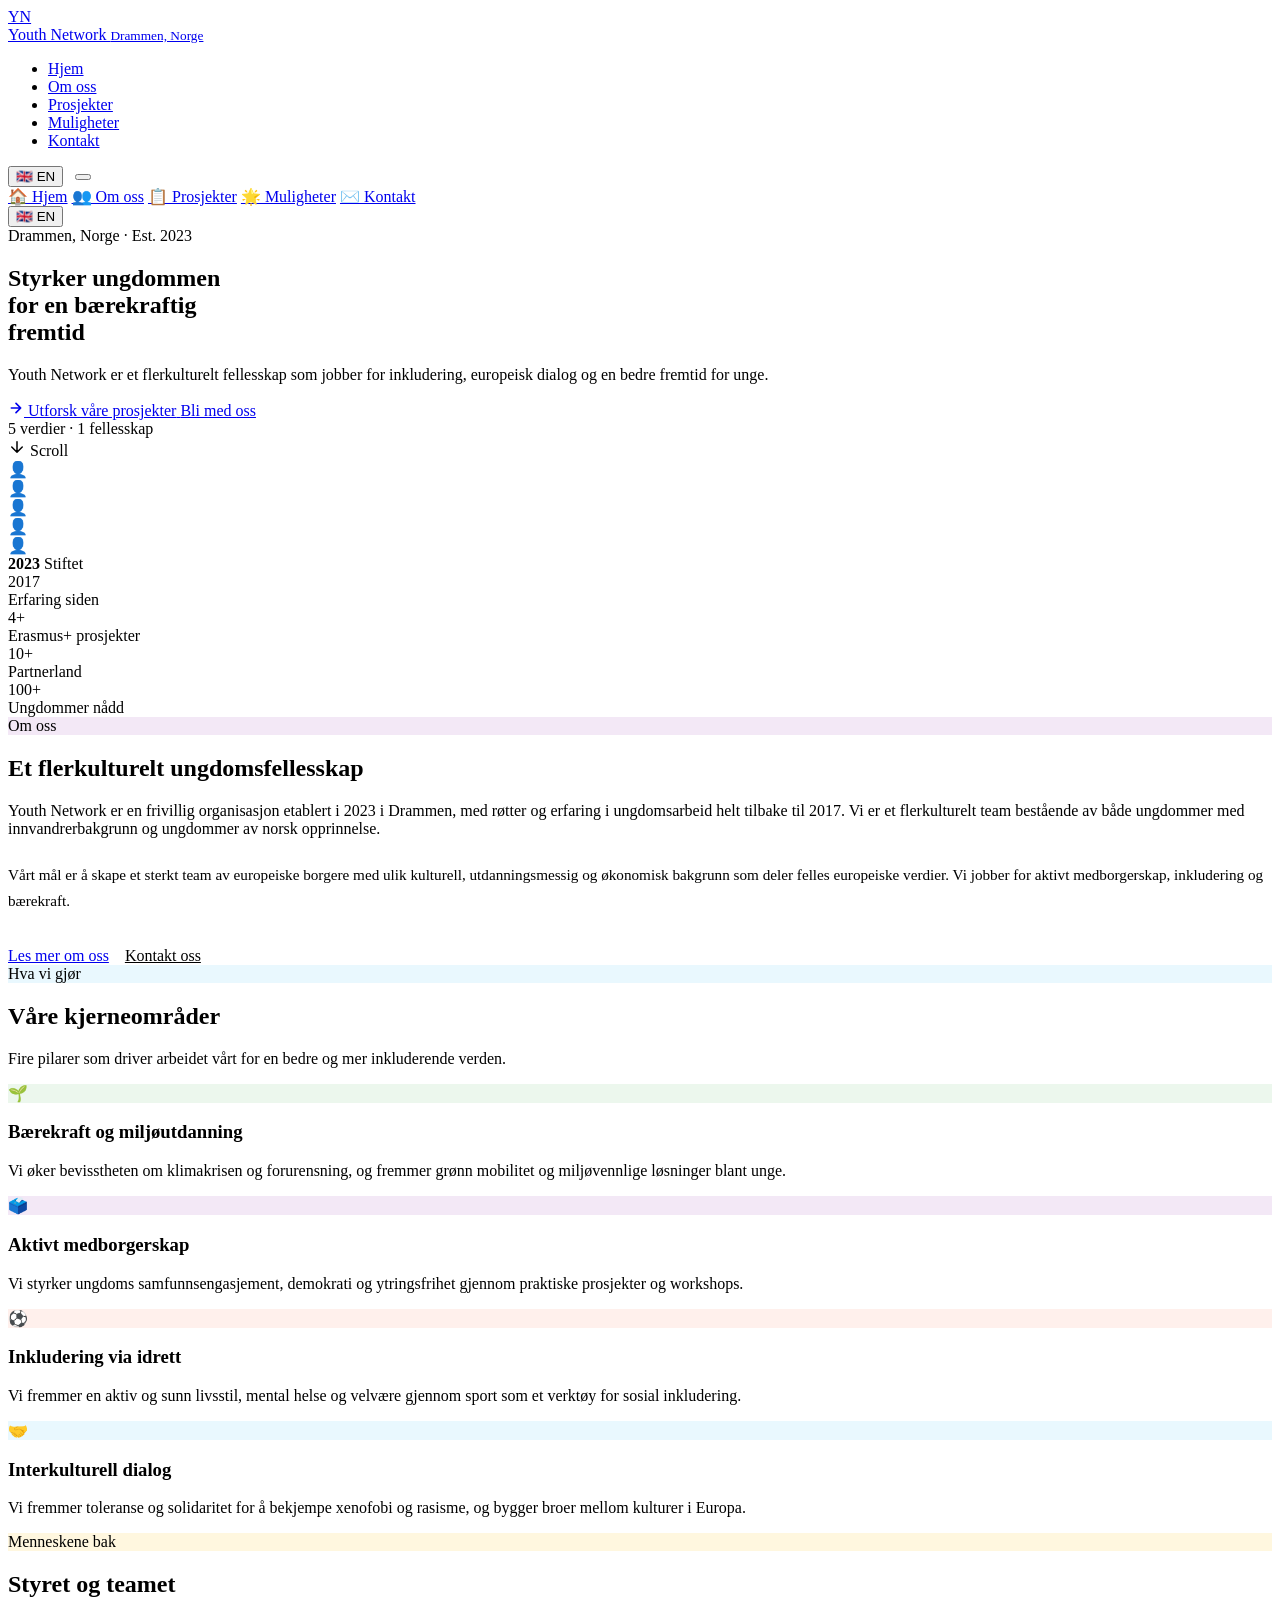
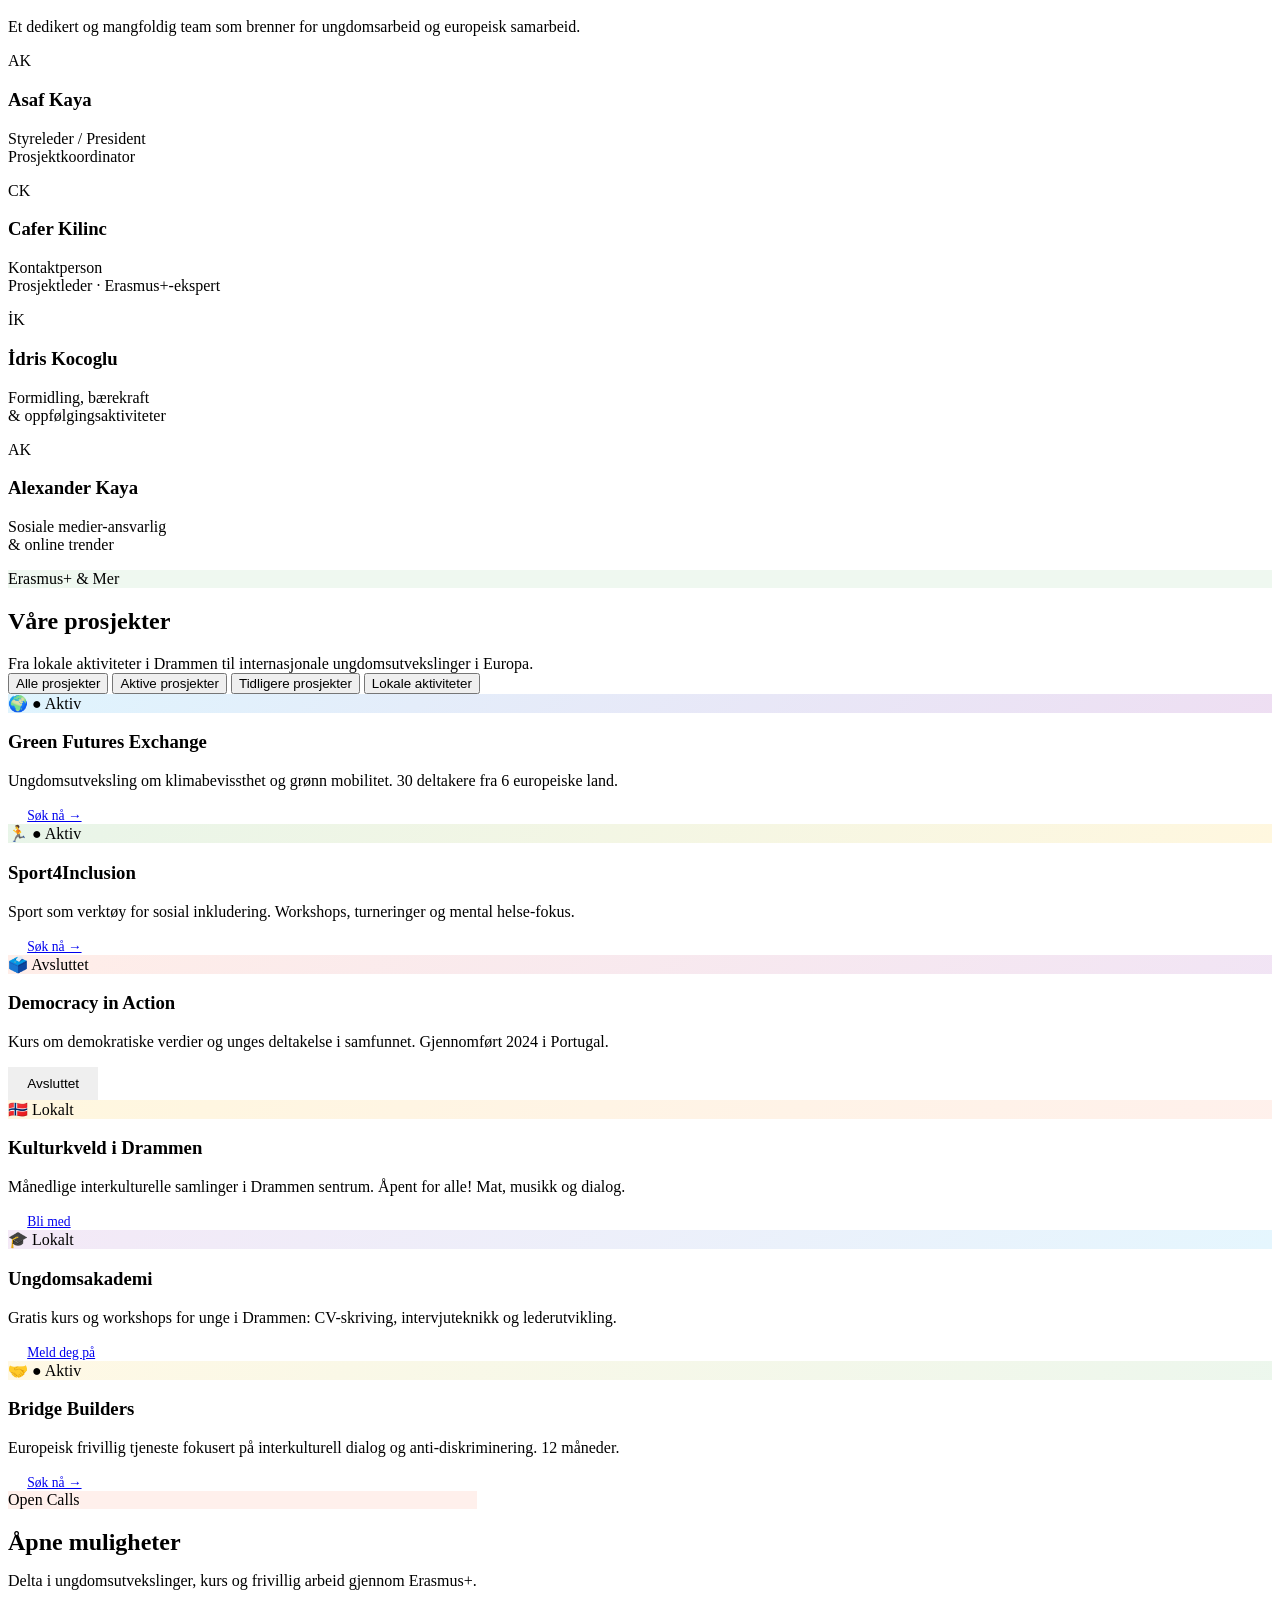
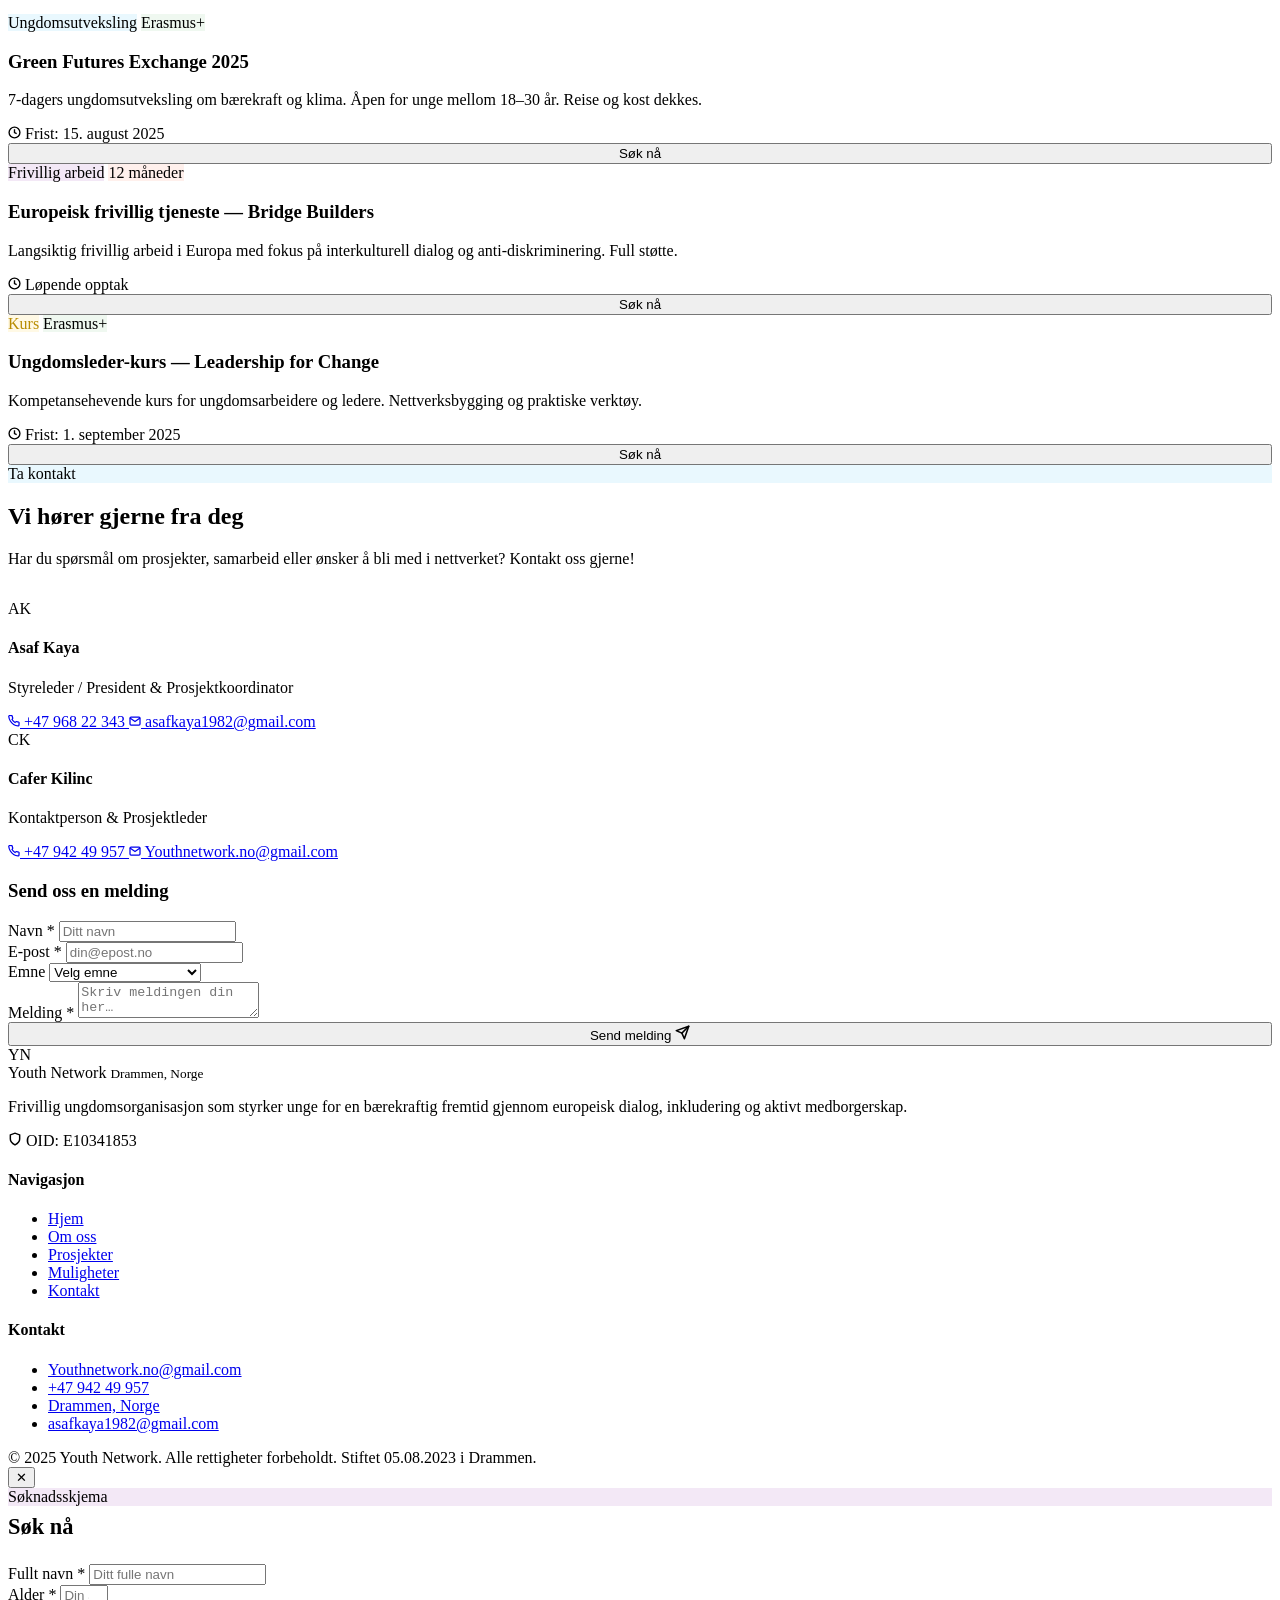
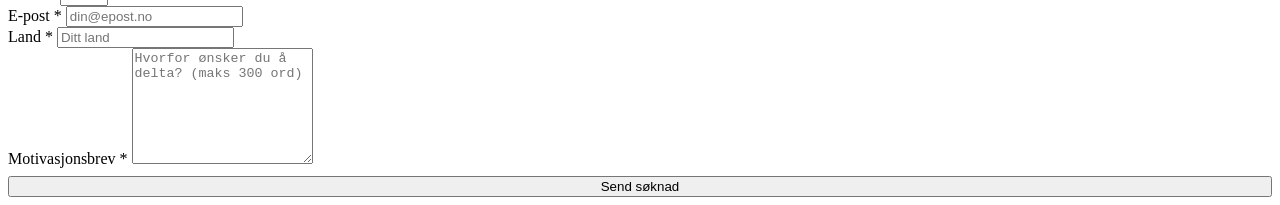
==== index.html @ 528ced08 "Add files via upload" ====
<!DOCTYPE html>
<html lang="no">
<head>
  <meta charset="UTF-8" />
  <meta name="viewport" content="width=device-width, initial-scale=1.0" />
  <meta name="description" content="Youth Network — Frivillig organisasjon i Drammen. Vi styrker ungdommen for en bærekraftig fremtid gjennom Erasmus+ prosjekter og interkulturell dialog." />
  <meta name="keywords" content="Youth Network, Drammen, Erasmus+, ungdom, frivillig, bærekraft, inkludering" />
  <meta name="author" content="Youth Network" />
  <meta property="og:title" content="Youth Network — Styrker ungdommen" />
  <meta property="og:description" content="Frivillig ungdomsorganisasjon i Drammen, Norge. OID: E10341853" />
  <meta property="og:type" content="website" />
  <title>Youth Network — Styrker ungdommen for en bærekraftig fremtid</title>

  <!-- Google Fonts -->
  <link rel="preconnect" href="https://fonts.googleapis.com" />
  <link rel="preconnect" href="https://fonts.gstatic.com" crossorigin />

  <!-- Custom CSS -->
  <link rel="stylesheet" href="css/style.css" />

  <!-- Favicon placeholder -->
  <link rel="icon" href="data:image/svg+xml,<svg xmlns='http://www.w3.org/2000/svg' viewBox='0 0 100 100'><circle cx='50' cy='50' r='48' fill='%238E24AA'/><text y='67' x='50' text-anchor='middle' font-size='52' fill='white' font-family='sans-serif' font-weight='900'>Y</text></svg>" />
</head>

<body>

<!-- ══════════════════════════════════
     SCROLL PROGRESS BAR
══════════════════════════════════ -->
<div id="progress-bar" aria-hidden="true"></div>

<!-- ══════════════════════════════════
     NAVIGATION
══════════════════════════════════ -->
<nav id="navbar" role="navigation" aria-label="Hovednavigasjon">
  <div class="container nav-inner">

    <!-- Logo -->
    <a href="#hero" class="nav-logo" aria-label="Youth Network – hjem">
      <div class="nav-logo-mark" aria-hidden="true">YN</div>
      <div class="nav-logo-text">
        Youth Network
        <small>Drammen, Norge</small>
      </div>
    </a>

    <!-- Desktop nav -->
    <ul class="nav-links" role="list">
      <li><a href="#hero"          data-nav-label class="active">Hjem</a></li>
      <li><a href="#intro"         data-nav-label>Om oss</a></li>
      <li><a href="#prosjekter"    data-nav-label>Prosjekter</a></li>
      <li><a href="#muligheter"    data-nav-label>Muligheter</a></li>
      <li><a href="#kontakt"       data-nav-label>Kontakt</a></li>
    </ul>

    <div style="display:flex;align-items:center;gap:0.75rem;">
      <button class="lang-toggle" aria-label="Bytt språk">🇬🇧 EN</button>
      <button class="hamburger" id="hamburger" aria-label="Åpne meny" aria-expanded="false">
        <span></span><span></span><span></span>
      </button>
    </div>
  </div>
</nav>

<!-- Mobile menu -->
<div class="mobile-menu" id="mobile-menu" role="dialog" aria-modal="true" aria-label="Mobilmeny">
  <a href="#hero"       data-nav-label>🏠 Hjem</a>
  <a href="#intro"      data-nav-label>👥 Om oss</a>
  <a href="#prosjekter" data-nav-label>📋 Prosjekter</a>
  <a href="#muligheter" data-nav-label>🌟 Muligheter</a>
  <a href="#kontakt"    data-nav-label>✉️ Kontakt</a>
  <div class="mobile-lang">
    <button class="lang-toggle" aria-label="Switch language">🇬🇧 EN</button>
  </div>
</div>

<!-- ══════════════════════════════════
     HERO
══════════════════════════════════ -->
<section id="hero" aria-label="Velkomstseksjon">
  <div class="hero-bg-dots" aria-hidden="true"></div>
  <!-- Ambient orbs -->
  <div class="hero-orb orb-purple" aria-hidden="true"></div>
  <div class="hero-orb orb-sky"    aria-hidden="true"></div>
  <div class="hero-orb orb-green"  aria-hidden="true"></div>

  <div class="container hero-content">
    <div class="hero-eyebrow">
      <div class="hero-dot" aria-hidden="true"></div>
      <span id="hero-eyebrow-text">Drammen, Norge · Est. 2023</span>
    </div>

    <h1 class="hero-title">
      <span id="hero-t1">Styrker ungdommen</span><br>
      <span id="hero-t2" class="accent-word">for en bærekraftig</span><br>
      <span id="hero-t3">fremtid</span>
    </h1>

    <p class="hero-sub" id="hero-sub-text">
      Youth Network er et flerkulturelt fellesskap som jobber for inkludering, europeisk dialog og en bedre fremtid for unge.
    </p>

    <div class="hero-cta">
      <a href="#prosjekter" class="btn btn-primary">
        <svg width="16" height="16" viewBox="0 0 24 24" fill="none" stroke="currentColor" stroke-width="2.5" stroke-linecap="round" stroke-linejoin="round" aria-hidden="true"><path d="M5 12h14M12 5l7 7-7 7"/></svg>
        <span id="hero-cta1">Utforsk våre prosjekter</span>
      </a>
      <a href="#muligheter" class="btn btn-outline" id="hero-cta2">Bli med oss</a>
    </div>

    <!-- Five-color strip -->
    <div class="hero-strip" aria-hidden="true">
      <div class="hero-strip-bar" style="background:var(--color-purple)"></div>
      <div class="hero-strip-bar" style="background:var(--color-sky)"></div>
      <div class="hero-strip-bar" style="background:var(--color-green)"></div>
      <div class="hero-strip-bar" style="background:var(--color-yellow)"></div>
      <div class="hero-strip-bar" style="background:var(--color-orange)"></div>
      <span class="hero-strip-label">5 verdier · 1 fellesskap</span>
    </div>
  </div>

  <div class="hero-scroll" aria-hidden="true">
    <svg width="18" height="18" viewBox="0 0 24 24" fill="none" stroke="currentColor" stroke-width="2" stroke-linecap="round" stroke-linejoin="round"><path d="M12 5v14M5 12l7 7 7-7"/></svg>
    Scroll
  </div>
</section>

<!-- ══════════════════════════════════
     INTRO / OM OSS (kort)
══════════════════════════════════ -->
<section id="intro" aria-label="Om Youth Network">
  <div class="container">
    <div class="intro-grid">

      <!-- Left: Visual -->
      <div class="intro-visual fade-up">
        <div class="intro-ring" aria-hidden="true">
          <!-- Five figure dots placed around a circle (r=110px from center 140,140) -->
          <!-- Top -->
          <div class="figure-dot" style="background:var(--color-purple);top:10px;left:calc(50% - 27px);">👤</div>
          <!-- Top-right -->
          <div class="figure-dot" style="background:var(--color-sky);top:75px;right:15px;">👤</div>
          <!-- Bottom-right -->
          <div class="figure-dot" style="background:var(--color-green);bottom:40px;right:28px;">👤</div>
          <!-- Bottom-left -->
          <div class="figure-dot" style="background:var(--color-yellow);bottom:40px;left:28px;">👤</div>
          <!-- Top-left -->
          <div class="figure-dot" style="background:var(--color-orange);top:75px;left:15px;">👤</div>

          <div class="intro-ring-center">
            <strong>2023</strong>
            <span>Stiftet</span>
          </div>
        </div>

        <div class="intro-stats">
          <div class="stat-card">
            <div class="stat-num" style="color:var(--color-purple)">2017</div>
            <div class="stat-label">Erfaring siden</div>
          </div>
          <div class="stat-card">
            <div class="stat-num" style="color:var(--color-sky)">4+</div>
            <div class="stat-label">Erasmus+ prosjekter</div>
          </div>
          <div class="stat-card">
            <div class="stat-num" style="color:var(--color-green)">10+</div>
            <div class="stat-label">Partnerland</div>
          </div>
          <div class="stat-card">
            <div class="stat-num" style="color:var(--color-orange)">100+</div>
            <div class="stat-label">Ungdommer nådd</div>
          </div>
        </div>
      </div>

      <!-- Right: Text -->
      <div class="fade-up delay-2">
        <div class="section-tag" style="background:rgba(142,36,170,0.1);color:var(--color-purple);">Om oss</div>
        <h2 class="section-heading">Et flerkulturelt ungdomsfellesskap</h2>
        <p class="section-sub" style="max-width:100%;margin-bottom:1.5rem;">
          Youth Network er en frivillig organisasjon etablert i 2023 i Drammen, med røtter og erfaring i ungdomsarbeid helt tilbake til 2017. Vi er et flerkulturelt team bestående av både ungdommer med innvandrerbakgrunn og ungdommer av norsk opprinnelse.
        </p>
        <p style="color:var(--color-muted);font-size:0.95rem;line-height:1.75;margin-bottom:2rem;">
          Vårt mål er å skape et sterkt team av europeiske borgere med ulik kulturell, utdanningsmessig og økonomisk bakgrunn som deler felles europeiske verdier. Vi jobber for aktivt medborgerskap, inkludering og bærekraft.
        </p>
        <div style="display:flex;gap:1rem;flex-wrap:wrap;">
          <a href="#intro" class="btn btn-primary">Les mer om oss</a>
          <a href="#kontakt" class="btn" style="border:2px solid var(--color-border);color:var(--color-text);">Kontakt oss</a>
        </div>
      </div>
    </div>
  </div>
</section>

<!-- ══════════════════════════════════
     KJERNEOMRÅDER
══════════════════════════════════ -->
<section id="kjerneomrader" aria-label="Kjerneområder">
  <div class="container">
    <div class="areas-header fade-up">
      <div class="section-tag" style="background:rgba(41,182,246,0.1);color:var(--color-sky);">Hva vi gjør</div>
      <h2 class="section-heading">Våre kjerneområder</h2>
      <p class="section-sub">Fire pilarer som driver arbeidet vårt for en bedre og mer inkluderende verden.</p>
    </div>

    <div class="areas-grid">

      <div class="area-card fade-up delay-1" style="--accent:var(--color-green)">
        <style>.area-card:nth-child(1)::before{background:var(--color-green)}</style>
        <div class="area-icon" style="background:rgba(102,187,106,0.12);">🌱</div>
        <h3>Bærekraft og miljøutdanning</h3>
        <p>Vi øker bevisstheten om klimakrisen og forurensning, og fremmer grønn mobilitet og miljøvennlige løsninger blant unge.</p>
      </div>

      <div class="area-card fade-up delay-2">
        <style>.area-card:nth-child(2)::before{background:var(--color-purple)}</style>
        <div class="area-icon" style="background:rgba(142,36,170,0.1);">🗳️</div>
        <h3>Aktivt medborgerskap</h3>
        <p>Vi styrker ungdoms samfunnsengasjement, demokrati og ytringsfrihet gjennom praktiske prosjekter og workshops.</p>
      </div>

      <div class="area-card fade-up delay-3">
        <style>.area-card:nth-child(3)::before{background:var(--color-orange)}</style>
        <div class="area-icon" style="background:rgba(255,112,67,0.1);">⚽</div>
        <h3>Inkludering via idrett</h3>
        <p>Vi fremmer en aktiv og sunn livsstil, mental helse og velvære gjennom sport som et verktøy for sosial inkludering.</p>
      </div>

      <div class="area-card fade-up delay-4">
        <style>.area-card:nth-child(4)::before{background:var(--color-sky)}</style>
        <div class="area-icon" style="background:rgba(41,182,246,0.1);">🤝</div>
        <h3>Interkulturell dialog</h3>
        <p>Vi fremmer toleranse og solidaritet for å bekjempe xenofobi og rasisme, og bygger broer mellom kulturer i Europa.</p>
      </div>

    </div>
  </div>
</section>

<!-- ══════════════════════════════════
     TEAM
══════════════════════════════════ -->
<section id="team" aria-label="Teamet vårt">
  <div class="container">
    <div class="team-header fade-up">
      <div class="section-tag" style="background:rgba(255,202,40,0.15);color:var(--color-yellow);">Menneskene bak</div>
      <h2 class="section-heading">Styret og teamet</h2>
      <p class="section-sub">Et dedikert og mangfoldig team som brenner for ungdomsarbeid og europeisk samarbeid.</p>
    </div>

    <div class="team-grid">

      <div class="team-card fade-up delay-1">
        <div class="team-avatar" style="background:linear-gradient(135deg,var(--color-purple),#6a1080);">AK</div>
        <h3>Asaf Kaya</h3>
        <p class="role">Styreleder / President<br>Prosjektkoordinator</p>
      </div>

      <div class="team-card fade-up delay-2">
        <div class="team-avatar" style="background:linear-gradient(135deg,var(--color-sky),#1a8ab5);">CK</div>
        <h3>Cafer Kilinc</h3>
        <p class="role">Kontaktperson<br>Prosjektleder · Erasmus+-ekspert</p>
      </div>

      <div class="team-card fade-up delay-3">
        <div class="team-avatar" style="background:linear-gradient(135deg,var(--color-green),#3d8b42);">İK</div>
        <h3>İdris Kocoglu</h3>
        <p class="role">Formidling, bærekraft<br>&amp; oppfølgingsaktiviteter</p>
      </div>

      <div class="team-card fade-up delay-4">
        <div class="team-avatar" style="background:linear-gradient(135deg,var(--color-orange),#c44a23);">AK</div>
        <h3>Alexander Kaya</h3>
        <p class="role">Sosiale medier-ansvarlig<br>&amp; online trender</p>
      </div>

    </div>
  </div>
</section>

<!-- ══════════════════════════════════
     PROSJEKTER
══════════════════════════════════ -->
<section id="prosjekter" aria-label="Prosjekter">
  <div class="container">
    <div class="projects-header fade-up">
      <div class="section-tag" style="background:rgba(102,187,106,0.1);color:var(--color-green);">Erasmus+ &amp; Mer</div>
      <h2 class="section-heading">Våre prosjekter</h2>
      <p class="section-sub" style="margin-bottom:0;">Fra lokale aktiviteter i Drammen til internasjonale ungdomsutvekslinger i Europa.</p>
    </div>

    <div class="projects-tabs">
      <button class="tab-btn active" data-filter="all">Alle prosjekter</button>
      <button class="tab-btn" data-filter="active">Aktive prosjekter</button>
      <button class="tab-btn" data-filter="previous">Tidligere prosjekter</button>
      <button class="tab-btn" data-filter="local">Lokale aktiviteter</button>
    </div>

    <div class="projects-grid">

      <div class="project-card fade-up delay-1" data-cat="active">
        <div class="project-card-header" style="background:linear-gradient(135deg,rgba(41,182,246,0.15),rgba(142,36,170,0.15));">
          🌍
          <span class="project-badge" style="color:var(--color-green);">● Aktiv</span>
        </div>
        <div class="project-card-body">
          <h3>Green Futures Exchange</h3>
          <p>Ungdomsutveksling om klimabevissthet og grønn mobilitet. 30 deltakere fra 6 europeiske land.</p>
          <a href="#muligheter" class="btn btn-sky" style="font-size:0.85rem;padding:0.55rem 1.2rem;">Søk nå →</a>
        </div>
      </div>

      <div class="project-card fade-up delay-2" data-cat="active">
        <div class="project-card-header" style="background:linear-gradient(135deg,rgba(102,187,106,0.15),rgba(255,202,40,0.15));">
          🏃
          <span class="project-badge" style="color:var(--color-green);">● Aktiv</span>
        </div>
        <div class="project-card-body">
          <h3>Sport4Inclusion</h3>
          <p>Sport som verktøy for sosial inkludering. Workshops, turneringer og mental helse-fokus.</p>
          <a href="#muligheter" class="btn btn-green" style="font-size:0.85rem;padding:0.55rem 1.2rem;">Søk nå →</a>
        </div>
      </div>

      <div class="project-card fade-up delay-3" data-cat="previous">
        <div class="project-card-header" style="background:linear-gradient(135deg,rgba(255,112,67,0.12),rgba(142,36,170,0.12));">
          🗳️
          <span class="project-badge" style="color:var(--color-muted);">Avsluttet</span>
        </div>
        <div class="project-card-body">
          <h3>Democracy in Action</h3>
          <p>Kurs om demokratiske verdier og unges deltakelse i samfunnet. Gjennomført 2024 i Portugal.</p>
          <button class="btn" style="font-size:0.85rem;padding:0.55rem 1.2rem;border:1.5px solid var(--color-border);color:var(--color-muted);cursor:default;">Avsluttet</button>
        </div>
      </div>

      <div class="project-card fade-up delay-1" data-cat="local">
        <div class="project-card-header" style="background:linear-gradient(135deg,rgba(255,202,40,0.15),rgba(255,112,67,0.1));">
          🇳🇴
          <span class="project-badge" style="color:var(--color-sky);">Lokalt</span>
        </div>
        <div class="project-card-body">
          <h3>Kulturkveld i Drammen</h3>
          <p>Månedlige interkulturelle samlinger i Drammen sentrum. Åpent for alle! Mat, musikk og dialog.</p>
          <a href="#kontakt" class="btn btn-primary" style="font-size:0.85rem;padding:0.55rem 1.2rem;">Bli med</a>
        </div>
      </div>

      <div class="project-card fade-up delay-2" data-cat="local">
        <div class="project-card-header" style="background:linear-gradient(135deg,rgba(142,36,170,0.1),rgba(41,182,246,0.12));">
          🎓
          <span class="project-badge" style="color:var(--color-sky);">Lokalt</span>
        </div>
        <div class="project-card-body">
          <h3>Ungdomsakademi</h3>
          <p>Gratis kurs og workshops for unge i Drammen: CV-skriving, intervjuteknikk og lederutvikling.</p>
          <a href="#kontakt" class="btn btn-primary" style="font-size:0.85rem;padding:0.55rem 1.2rem;">Meld deg på</a>
        </div>
      </div>

      <div class="project-card fade-up delay-3" data-cat="active">
        <div class="project-card-header" style="background:linear-gradient(135deg,rgba(255,202,40,0.12),rgba(102,187,106,0.12));">
          🤝
          <span class="project-badge" style="color:var(--color-green);">● Aktiv</span>
        </div>
        <div class="project-card-body">
          <h3>Bridge Builders</h3>
          <p>Europeisk frivillig tjeneste fokusert på interkulturell dialog og anti-diskriminering. 12 måneder.</p>
          <a href="#muligheter" class="btn btn-primary" style="font-size:0.85rem;padding:0.55rem 1.2rem;">Søk nå →</a>
        </div>
      </div>

    </div>
  </div>
</section>

<!-- ══════════════════════════════════
     MULIGHETER
══════════════════════════════════ -->
<section id="muligheter" aria-label="Muligheter og åpne utlysninger">
  <div class="container">
    <div class="fade-up" style="display:flex;justify-content:space-between;align-items:flex-end;flex-wrap:wrap;gap:1rem;margin-bottom:0.5rem;">
      <div>
        <div class="section-tag" style="background:rgba(255,112,67,0.1);color:var(--color-orange);">Open Calls</div>
        <h2 class="section-heading" style="margin-bottom:0.5rem;">Åpne muligheter</h2>
        <p class="section-sub">Delta i ungdomsutvekslinger, kurs og frivillig arbeid gjennom Erasmus+.</p>
      </div>
    </div>

    <div class="opp-grid">

      <div class="opp-card fade-up delay-1">
        <div class="opp-meta">
          <span class="opp-tag" style="background:rgba(41,182,246,0.1);color:var(--color-sky);">Ungdomsutveksling</span>
          <span class="opp-tag" style="background:rgba(102,187,106,0.1);color:var(--color-green);">Erasmus+</span>
        </div>
        <h3>Green Futures Exchange 2025</h3>
        <p>7-dagers ungdomsutveksling om bærekraft og klima. Åpen for unge mellom 18–30 år. Reise og kost dekkes.</p>
        <div class="opp-deadline">
          <svg width="13" height="13" viewBox="0 0 24 24" fill="none" stroke="currentColor" stroke-width="2.5" aria-hidden="true"><circle cx="12" cy="12" r="10"/><path d="M12 6v6l4 2"/></svg>
          Frist: 15. august 2025
        </div>
        <button class="btn btn-primary apply-btn" data-project="Green Futures Exchange 2025" style="width:100%;justify-content:center;">
          Søk nå
        </button>
      </div>

      <div class="opp-card fade-up delay-2">
        <div class="opp-meta">
          <span class="opp-tag" style="background:rgba(142,36,170,0.1);color:var(--color-purple);">Frivillig arbeid</span>
          <span class="opp-tag" style="background:rgba(255,112,67,0.1);color:var(--color-orange);">12 måneder</span>
        </div>
        <h3>Europeisk frivillig tjeneste — Bridge Builders</h3>
        <p>Langsiktig frivillig arbeid i Europa med fokus på interkulturell dialog og anti-diskriminering. Full støtte.</p>
        <div class="opp-deadline">
          <svg width="13" height="13" viewBox="0 0 24 24" fill="none" stroke="currentColor" stroke-width="2.5" aria-hidden="true"><circle cx="12" cy="12" r="10"/><path d="M12 6v6l4 2"/></svg>
          Løpende opptak
        </div>
        <button class="btn btn-primary apply-btn" data-project="Bridge Builders – Europeisk frivillig tjeneste" style="width:100%;justify-content:center;">
          Søk nå
        </button>
      </div>

      <div class="opp-card fade-up delay-3">
        <div class="opp-meta">
          <span class="opp-tag" style="background:rgba(255,202,40,0.12);color:#b88c00;">Kurs</span>
          <span class="opp-tag" style="background:rgba(102,187,106,0.1);color:var(--color-green);">Erasmus+</span>
        </div>
        <h3>Ungdomsleder-kurs — Leadership for Change</h3>
        <p>Kompetansehevende kurs for ungdomsarbeidere og ledere. Nettverksbygging og praktiske verktøy.</p>
        <div class="opp-deadline">
          <svg width="13" height="13" viewBox="0 0 24 24" fill="none" stroke="currentColor" stroke-width="2.5" aria-hidden="true"><circle cx="12" cy="12" r="10"/><path d="M12 6v6l4 2"/></svg>
          Frist: 1. september 2025
        </div>
        <button class="btn btn-primary apply-btn" data-project="Leadership for Change – Ungdomsleder-kurs" style="width:100%;justify-content:center;">
          Søk nå
        </button>
      </div>

    </div>
  </div>
</section>

<!-- ══════════════════════════════════
     KONTAKT
══════════════════════════════════ -->
<section id="kontakt" aria-label="Kontaktinformasjon og skjema">
  <div class="container">
    <div class="contact-grid">

      <!-- Left: Info -->
      <div class="fade-up">
        <div class="section-tag" style="background:rgba(41,182,246,0.1);color:var(--color-sky);">Ta kontakt</div>
        <h2 class="section-heading">Vi hører gjerne fra deg</h2>
        <p style="color:var(--color-muted);margin-bottom:2rem;">
          Har du spørsmål om prosjekter, samarbeid eller ønsker å bli med i nettverket? Kontakt oss gjerne!
        </p>

        <div class="contact-persons">

          <div class="contact-person">
            <div class="cp-avatar" style="background:var(--color-purple);">AK</div>
            <div class="cp-details">
              <h4>Asaf Kaya</h4>
              <p class="cp-role">Styreleder / President &amp; Prosjektkoordinator</p>
              <a href="tel:+4796822343">
                <svg width="12" height="12" viewBox="0 0 24 24" fill="none" stroke="currentColor" stroke-width="2.5" aria-hidden="true"><path d="M22 16.92v3a2 2 0 0 1-2.18 2 19.79 19.79 0 0 1-8.63-3.07A19.5 19.5 0 0 1 4.69 12 19.79 19.79 0 0 1 1.61 3.44 2 2 0 0 1 3.59 1h3a2 2 0 0 1 2 1.72 12.84 12.84 0 0 0 .7 2.81 2 2 0 0 1-.45 2.11L8.09 8.91a16 16 0 0 0 6 6l1.27-1.27a2 2 0 0 1 2.11-.45 12.84 12.84 0 0 0 2.81.7A2 2 0 0 1 22 16.92z"/></svg>
                +47 968 22 343
              </a>
              <a href="mailto:asafkaya1982@gmail.com">
                <svg width="12" height="12" viewBox="0 0 24 24" fill="none" stroke="currentColor" stroke-width="2.5" aria-hidden="true"><path d="M4 4h16c1.1 0 2 .9 2 2v12c0 1.1-.9 2-2 2H4c-1.1 0-2-.9-2-2V6c0-1.1.9-2 2-2z"/><polyline points="22,6 12,13 2,6"/></svg>
                asafkaya1982@gmail.com
              </a>
            </div>
          </div>

          <div class="contact-person">
            <div class="cp-avatar" style="background:var(--color-sky);">CK</div>
            <div class="cp-details">
              <h4>Cafer Kilinc</h4>
              <p class="cp-role">Kontaktperson &amp; Prosjektleder</p>
              <a href="tel:+4794249957">
                <svg width="12" height="12" viewBox="0 0 24 24" fill="none" stroke="currentColor" stroke-width="2.5" aria-hidden="true"><path d="M22 16.92v3a2 2 0 0 1-2.18 2 19.79 19.79 0 0 1-8.63-3.07A19.5 19.5 0 0 1 4.69 12 19.79 19.79 0 0 1 1.61 3.44 2 2 0 0 1 3.59 1h3a2 2 0 0 1 2 1.72 12.84 12.84 0 0 0 .7 2.81 2 2 0 0 1-.45 2.11L8.09 8.91a16 16 0 0 0 6 6l1.27-1.27a2 2 0 0 1 2.11-.45 12.84 12.84 0 0 0 2.81.7A2 2 0 0 1 22 16.92z"/></svg>
                +47 942 49 957
              </a>
              <a href="mailto:Youthnetwork.no@gmail.com">
                <svg width="12" height="12" viewBox="0 0 24 24" fill="none" stroke="currentColor" stroke-width="2.5" aria-hidden="true"><path d="M4 4h16c1.1 0 2 .9 2 2v12c0 1.1-.9 2-2 2H4c-1.1 0-2-.9-2-2V6c0-1.1.9-2 2-2z"/><polyline points="22,6 12,13 2,6"/></svg>
                Youthnetwork.no@gmail.com
              </a>
            </div>
          </div>

        </div>
      </div>

      <!-- Right: Form -->
      <div class="contact-form-wrap fade-up delay-2">
        <h3>Send oss en melding</h3>
        <!-- Replace action value with your Formspree endpoint: https://formspree.io -->
        <form id="contact-form" action="https://formspree.io/f/YOUR_FORM_ID" method="POST" novalidate>
          <div class="form-row">
            <div class="form-group">
              <label for="cf-name">Navn *</label>
              <input type="text" id="cf-name" name="name" placeholder="Ditt navn" required autocomplete="name" />
            </div>
            <div class="form-group">
              <label for="cf-email">E-post *</label>
              <input type="email" id="cf-email" name="email" placeholder="din@epost.no" required autocomplete="email" />
            </div>
          </div>
          <div class="form-group">
            <label for="cf-subject">Emne</label>
            <select id="cf-subject" name="subject">
              <option value="">Velg emne</option>
              <option>Generell henvendelse</option>
              <option>Prosjektsamarbeid</option>
              <option>Bli frivillig</option>
              <option>Erasmus+ spørsmål</option>
              <option>Annet</option>
            </select>
          </div>
          <div class="form-group">
            <label for="cf-message">Melding *</label>
            <textarea id="cf-message" name="message" placeholder="Skriv meldingen din her…" required></textarea>
          </div>
          <button type="submit" class="btn btn-primary" style="width:100%;justify-content:center;">
            Send melding
            <svg width="15" height="15" viewBox="0 0 24 24" fill="none" stroke="currentColor" stroke-width="2.5" stroke-linecap="round" stroke-linejoin="round" aria-hidden="true"><line x1="22" y1="2" x2="11" y2="13"/><polygon points="22 2 15 22 11 13 2 9 22 2"/></svg>
          </button>
        </form>
      </div>

    </div>
  </div>
</section>

<!-- ══════════════════════════════════
     FOOTER
══════════════════════════════════ -->
<footer>
  <div class="container">
    <div class="footer-grid">

      <!-- Brand -->
      <div class="footer-brand">
        <div class="nav-logo" style="margin-bottom:1rem;">
          <div class="nav-logo-mark">YN</div>
          <div class="nav-logo-text">
            Youth Network
            <small>Drammen, Norge</small>
          </div>
        </div>
        <p>Frivillig ungdomsorganisasjon som styrker unge for en bærekraftig fremtid gjennom europeisk dialog, inkludering og aktivt medborgerskap.</p>
        <div class="footer-oid">
          <svg width="14" height="14" viewBox="0 0 24 24" fill="none" stroke="currentColor" stroke-width="2.5" aria-hidden="true"><path d="M12 22s8-4 8-10V5l-8-3-8 3v7c0 6 8 10 8 10z"/></svg>
          OID: E10341853
        </div>
      </div>

      <!-- Quick links -->
      <div class="footer-col">
        <h4>Navigasjon</h4>
        <ul>
          <li><a href="#hero">Hjem</a></li>
          <li><a href="#intro">Om oss</a></li>
          <li><a href="#prosjekter">Prosjekter</a></li>
          <li><a href="#muligheter">Muligheter</a></li>
          <li><a href="#kontakt">Kontakt</a></li>
        </ul>
      </div>

      <!-- Contact -->
      <div class="footer-col">
        <h4>Kontakt</h4>
        <ul>
          <li><a href="mailto:Youthnetwork.no@gmail.com">Youthnetwork.no@gmail.com</a></li>
          <li><a href="tel:+4794249957">+47 942 49 957</a></li>
          <li><a href="#">Drammen, Norge</a></li>
          <li><a href="mailto:asafkaya1982@gmail.com">asafkaya1982@gmail.com</a></li>
        </ul>
      </div>

    </div>

    <div class="footer-bottom">
      <span>© 2025 Youth Network. Alle rettigheter forbeholdt. Stiftet 05.08.2023 i Drammen.</span>
      <div class="color-dots" aria-hidden="true" title="Fem verdier, ett fellesskap">
        <div class="color-dot" style="background:var(--color-purple)"></div>
        <div class="color-dot" style="background:var(--color-sky)"></div>
        <div class="color-dot" style="background:var(--color-green)"></div>
        <div class="color-dot" style="background:var(--color-yellow)"></div>
        <div class="color-dot" style="background:var(--color-orange)"></div>
      </div>
    </div>
  </div>
</footer>

<!-- ══════════════════════════════════
     APPLICATION MODAL
══════════════════════════════════ -->
<div class="modal-overlay" id="apply-modal" role="dialog" aria-modal="true" aria-labelledby="modal-title">
  <div class="modal-box">
    <button class="modal-close" id="modal-close" aria-label="Lukk">✕</button>
    <div class="section-tag" style="background:rgba(142,36,170,0.1);color:var(--color-purple);margin-bottom:0.5rem;">Søknadsskjema</div>
    <h2 id="modal-title" style="font-family:var(--font-display);font-size:1.4rem;font-weight:800;margin:0 0 0.4rem;">Søk nå</h2>
    <p id="modal-project-title" style="color:var(--color-purple);font-weight:600;font-size:0.9rem;margin:0 0 1.5rem;"></p>

    <form id="apply-form" novalidate>
      <div class="form-row">
        <div class="form-group">
          <label for="af-name">Fullt navn *</label>
          <input type="text" id="af-name" name="name" placeholder="Ditt fulle navn" required />
        </div>
        <div class="form-group">
          <label for="af-age">Alder *</label>
          <input type="number" id="af-age" name="age" placeholder="Din alder" min="15" max="35" required />
        </div>
      </div>
      <div class="form-group">
        <label for="af-email">E-post *</label>
        <input type="email" id="af-email" name="email" placeholder="din@epost.no" required />
      </div>
      <div class="form-group">
        <label for="af-country">Land *</label>
        <input type="text" id="af-country" name="country" placeholder="Ditt land" required />
      </div>
      <div class="form-group">
        <label for="af-motivation">Motivasjonsbrev *</label>
        <textarea id="af-motivation" name="motivation" placeholder="Hvorfor ønsker du å delta? (maks 300 ord)" style="min-height:110px;" required></textarea>
      </div>
      <button type="submit" class="btn btn-primary" style="width:100%;justify-content:center;margin-top:0.5rem;">
        Send søknad
      </button>
    </form>
  </div>
</div>

<!-- ══════════════════════════════════
     SCRIPTS
══════════════════════════════════ -->
<script src="js/main.js"></script>

</body>
</html>
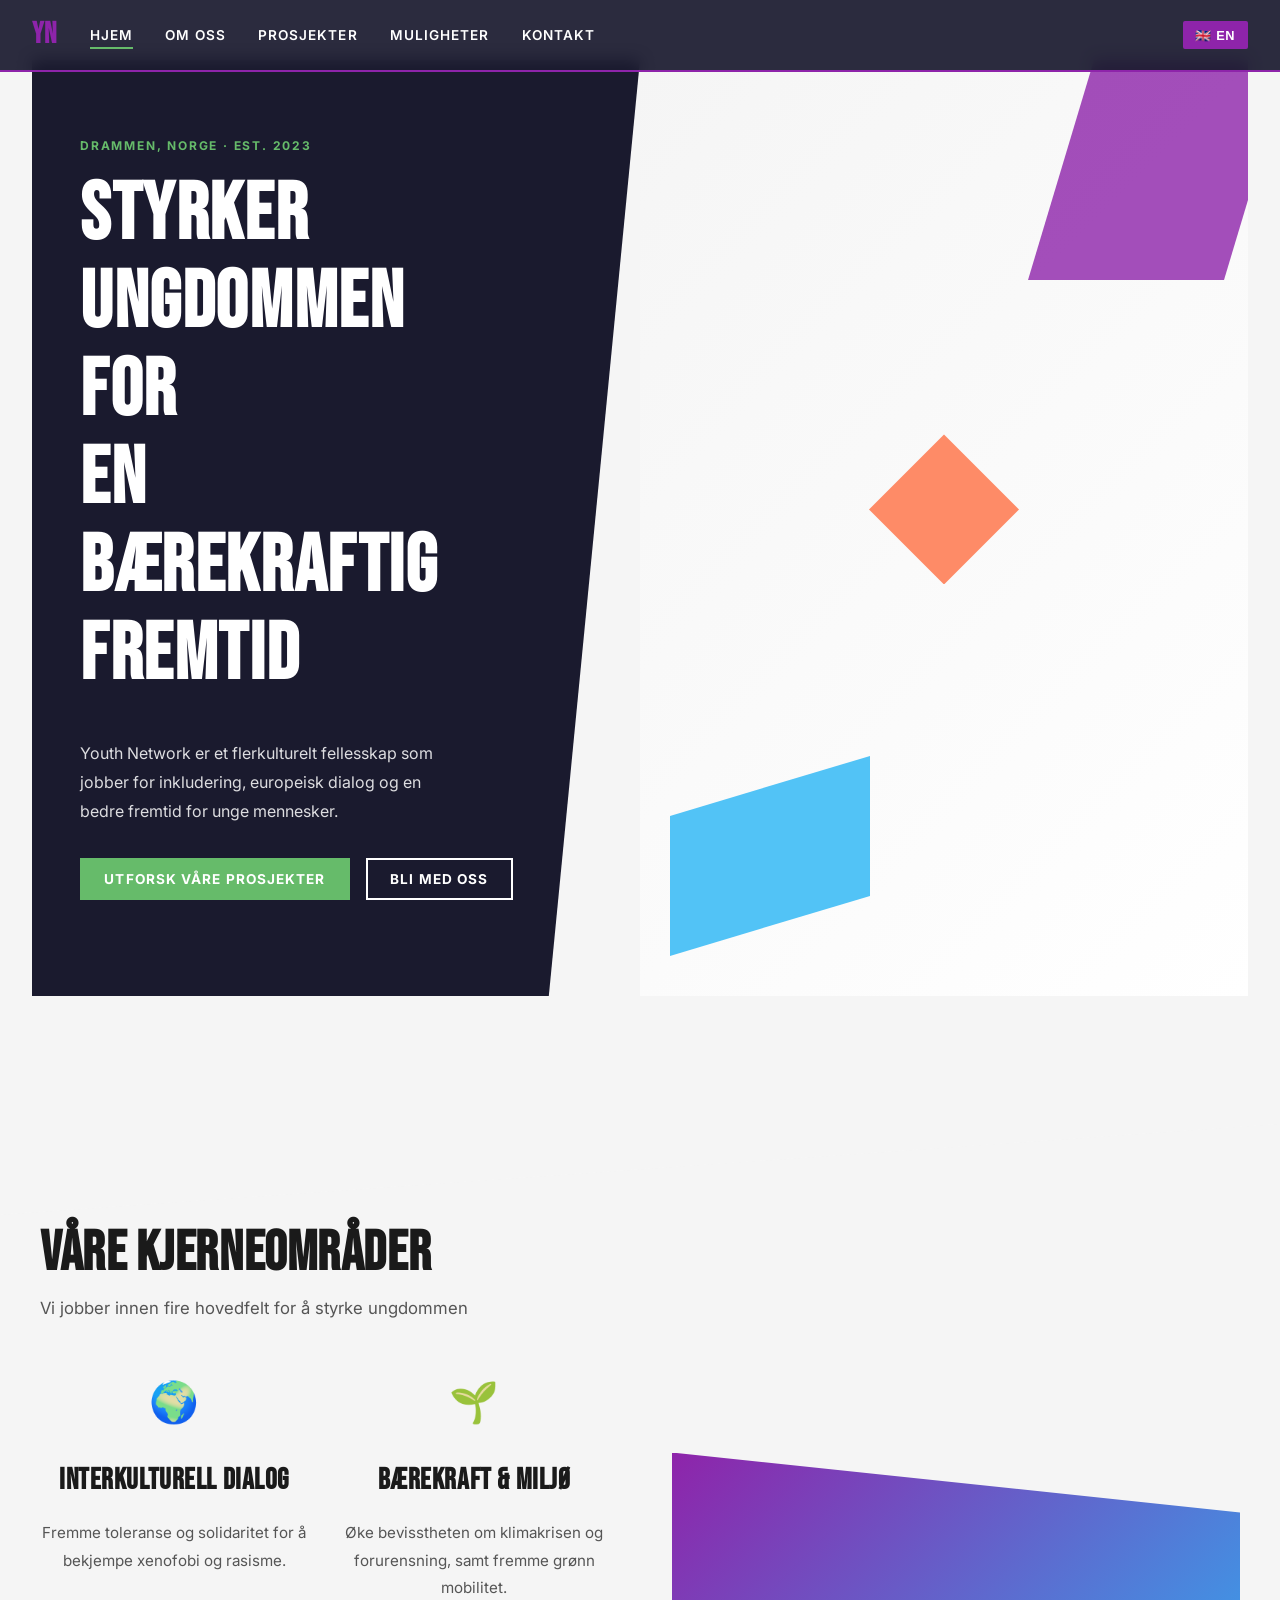
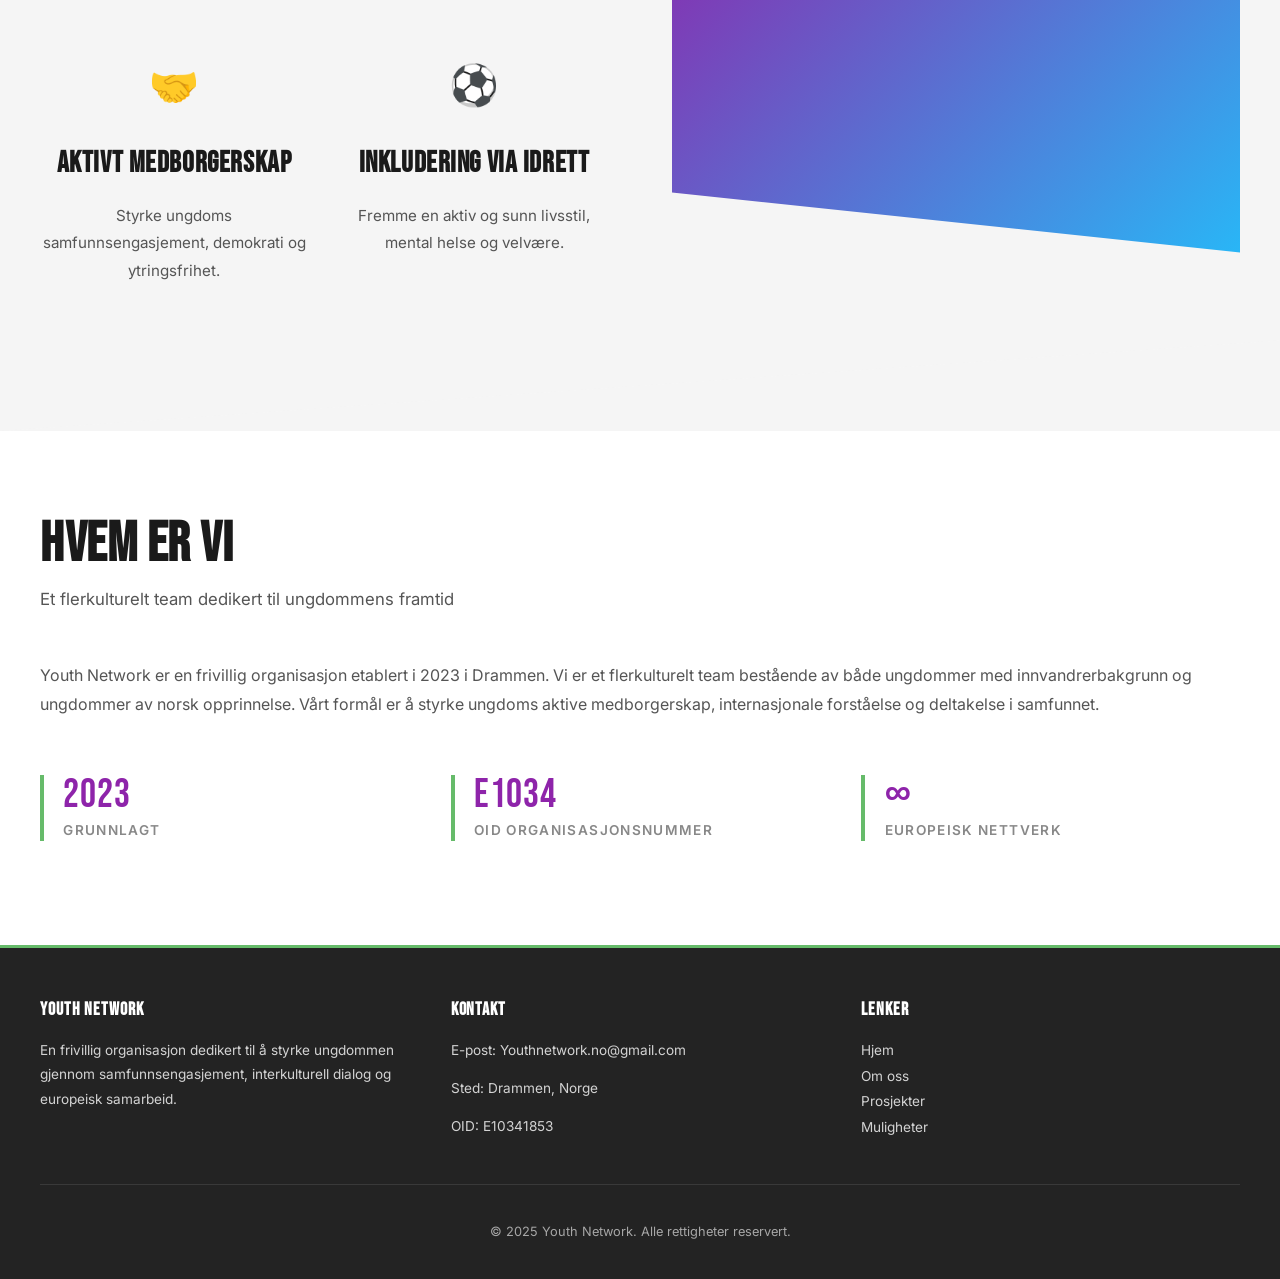
==== commit 9650eddc: "Add files via upload" ====
--- a/index.html
+++ b/index.html
@@ -3,642 +3,191 @@
 <head>
   <meta charset="UTF-8" />
   <meta name="viewport" content="width=device-width, initial-scale=1.0" />
-  <meta name="description" content="Youth Network — Frivillig organisasjon i Drammen. Vi styrker ungdommen for en bærekraftig fremtid gjennom Erasmus+ prosjekter og interkulturell dialog." />
-  <meta name="keywords" content="Youth Network, Drammen, Erasmus+, ungdom, frivillig, bærekraft, inkludering" />
+  <meta name="description" content="Youth Network — Frivillig organisasjon i Drammen som styrker ungdommen gjennom Erasmus+ prosjekter, interkulturell dialog og samfunnsengasjement." />
+  <meta name="keywords" content="Youth Network, Drammen, ungdom, frivillig, bærekraft, inkludering, interkulturell" />
   <meta name="author" content="Youth Network" />
-  <meta property="og:title" content="Youth Network — Styrker ungdommen" />
+  <meta property="og:title" content="Youth Network — Styrker ungdommen for en bærekraftig fremtid" />
   <meta property="og:description" content="Frivillig ungdomsorganisasjon i Drammen, Norge. OID: E10341853" />
   <meta property="og:type" content="website" />
   <title>Youth Network — Styrker ungdommen for en bærekraftig fremtid</title>
 
-  <!-- Google Fonts -->
-  <link rel="preconnect" href="https://fonts.googleapis.com" />
-  <link rel="preconnect" href="https://fonts.gstatic.com" crossorigin />
-
-  <!-- Custom CSS -->
+  <link rel="icon" href="data:image/svg+xml,<svg xmlns='http://www.w3.org/2000/svg' viewBox='0 0 100 100'><circle cx='50' cy='50' r='48' fill='%238E24AA'/><text y='67' x='50' text-anchor='middle' font-size='52' fill='white' font-family='sans-serif' font-weight='900'>Y</text></svg>" />
   <link rel="stylesheet" href="css/style.css" />
-
-  <!-- Favicon placeholder -->
-  <link rel="icon" href="data:image/svg+xml,<svg xmlns='http://www.w3.org/2000/svg' viewBox='0 0 100 100'><circle cx='50' cy='50' r='48' fill='%238E24AA'/><text y='67' x='50' text-anchor='middle' font-size='52' fill='white' font-family='sans-serif' font-weight='900'>Y</text></svg>" />
 </head>
 
 <body>
+  <!-- Progress Bar -->
+  <div id="progress-bar"></div>
 
-<!-- ══════════════════════════════════
-     SCROLL PROGRESS BAR
-══════════════════════════════════ -->
-<div id="progress-bar" aria-hidden="true"></div>
-
-<!-- ══════════════════════════════════
-     NAVIGATION
-══════════════════════════════════ -->
-<nav id="navbar" role="navigation" aria-label="Hovednavigasjon">
-  <div class="container nav-inner">
-
-    <!-- Logo -->
-    <a href="#hero" class="nav-logo" aria-label="Youth Network – hjem">
-      <div class="nav-logo-mark" aria-hidden="true">YN</div>
-      <div class="nav-logo-text">
-        Youth Network
-        <small>Drammen, Norge</small>
-      </div>
-    </a>
-
-    <!-- Desktop nav -->
-    <ul class="nav-links" role="list">
-      <li><a href="#hero"          data-nav-label class="active">Hjem</a></li>
-      <li><a href="#intro"         data-nav-label>Om oss</a></li>
-      <li><a href="#prosjekter"    data-nav-label>Prosjekter</a></li>
-      <li><a href="#muligheter"    data-nav-label>Muligheter</a></li>
-      <li><a href="#kontakt"       data-nav-label>Kontakt</a></li>
-    </ul>
-
-    <div style="display:flex;align-items:center;gap:0.75rem;">
-      <button class="lang-toggle" aria-label="Bytt språk">🇬🇧 EN</button>
-      <button class="hamburger" id="hamburger" aria-label="Åpne meny" aria-expanded="false">
-        <span></span><span></span><span></span>
+  <!-- Navbar -->
+  <nav id="navbar">
+    <div class="navbar-container">
+      <div class="nav-logo-mark"><a href="index.html">YN</a></div>
+      <ul class="nav-links">
+        <li><a href="index.html" data-nav-label>Hjem</a></li>
+        <li><a href="om-oss.html" data-nav-label>Om oss</a></li>
+        <li><a href="prosjekter.html" data-nav-label>Prosjekter</a></li>
+        <li><a href="muligheter.html" data-nav-label>Muligheter</a></li>
+        <li><a href="kontakt.html" data-nav-label>Kontakt</a></li>
+      </ul>
+      <button class="lang-toggle">🇬🇧 EN</button>
+      <button id="hamburger" aria-label="Toggle menu">
+        <span></span>
+        <span></span>
+        <span></span>
       </button>
     </div>
-  </div>
-</nav>
+    <ul id="mobile-menu">
+      <li><a href="index.html" data-nav-label>Hjem</a></li>
+      <li><a href="om-oss.html" data-nav-label>Om oss</a></li>
+      <li><a href="prosjekter.html" data-nav-label>Prosjekter</a></li>
+      <li><a href="muligheter.html" data-nav-label>Muligheter</a></li>
+      <li><a href="kontakt.html" data-nav-label>Kontakt</a></li>
+      <li style="padding: 1rem 2rem;"><button class="lang-toggle" style="width: 100%;">🇬🇧 EN</button></li>
+    </ul>
+  </nav>
 
-<!-- Mobile menu -->
-<div class="mobile-menu" id="mobile-menu" role="dialog" aria-modal="true" aria-label="Mobilmeny">
-  <a href="#hero"       data-nav-label>🏠 Hjem</a>
-  <a href="#intro"      data-nav-label>👥 Om oss</a>
-  <a href="#prosjekter" data-nav-label>📋 Prosjekter</a>
-  <a href="#muligheter" data-nav-label>🌟 Muligheter</a>
-  <a href="#kontakt"    data-nav-label>✉️ Kontakt</a>
-  <div class="mobile-lang">
-    <button class="lang-toggle" aria-label="Switch language">🇬🇧 EN</button>
-  </div>
-</div>
+  <!-- Hero Section - Diagonal Split -->
+  <section id="hero">
+    <div class="hero-left">
+      <p class="hero-eyebrow">Drammen, Norge · Est. 2023</p>
+      <h1 class="hero-title">
+        <span>Styrker ungdommen</span>
+        <span>for en bærekraftig</span>
+        <span>fremtid</span>
+      </h1>
+      <p class="hero-subtitle">
+        Youth Network er et flerkulturelt fellesskap som jobber for inkludering, europeisk dialog og en bedre fremtid for unge mennesker.
+      </p>
+      <div class="hero-ctas">
+        <button class="btn btn-primary" onclick="window.location.href='prosjekter.html'">Utforsk våre prosjekter</button>
+        <button class="btn btn-secondary" onclick="window.location.href='muligheter.html'">Bli med oss</button>
+      </div>
+    </div>
+    <div class="hero-right">
+      <div class="geo-shape geo-1"></div>
+      <div class="geo-shape geo-2"></div>
+      <div class="geo-shape geo-3"></div>
+    </div>
+  </section>
 
-<!-- ══════════════════════════════════
-     HERO
-══════════════════════════════════ -->
-<section id="hero" aria-label="Velkomstseksjon">
-  <div class="hero-bg-dots" aria-hidden="true"></div>
-  <!-- Ambient orbs -->
-  <div class="hero-orb orb-purple" aria-hidden="true"></div>
-  <div class="hero-orb orb-sky"    aria-hidden="true"></div>
-  <div class="hero-orb orb-green"  aria-hidden="true"></div>
+  <!-- Core Areas Section -->
+  <section class="page-section">
+    <div class="section-header">
+      <h2 class="section-title">Våre kjerneområder</h2>
+      <p class="section-desc">Vi jobber innen fire hovedfelt for å styrke ungdommen</p>
+    </div>
+    <div class="content-grid">
+      <div class="content-block fade-up">
+        <div style="margin-bottom: 2rem;">
+          <div style="display: grid; grid-template-columns: 1fr 1fr; gap: 2rem;">
+            <div style="text-align: center;">
+              <div style="font-size: 2.5rem; margin-bottom: 0.5rem;">🌍</div>
+              <h3>Interkulturell dialog</h3>
+              <p>Fremme toleranse og solidaritet for å bekjempe xenofobi og rasisme.</p>
+            </div>
+            <div style="text-align: center;">
+              <div style="font-size: 2.5rem; margin-bottom: 0.5rem;">🌱</div>
+              <h3>Bærekraft & miljø</h3>
+              <p>Øke bevisstheten om klimakrisen og forurensning, samt fremme grønn mobilitet.</p>
+            </div>
+            <div style="text-align: center;">
+              <div style="font-size: 2.5rem; margin-bottom: 0.5rem;">🤝</div>
+              <h3>Aktivt medborgerskap</h3>
+              <p>Styrke ungdoms samfunnsengasjement, demokrati og ytringsfrihet.</p>
+            </div>
+            <div style="text-align: center;">
+              <div style="font-size: 2.5rem; margin-bottom: 0.5rem;">⚽</div>
+              <h3>Inkludering via idrett</h3>
+              <p>Fremme en aktiv og sunn livsstil, mental helse og velvære.</p>
+            </div>
+          </div>
+        </div>
+      </div>
+      <div class="visual-block fade-up"></div>
+    </div>
+  </section>
 
-  <div class="container hero-content">
-    <div class="hero-eyebrow">
-      <div class="hero-dot" aria-hidden="true"></div>
-      <span id="hero-eyebrow-text">Drammen, Norge · Est. 2023</span>
+  <!-- Quick Stats -->
+  <section style="background: white; padding: 5rem 2rem;">
+    <div class="section-header">
+      <h2 class="section-title">Hvem er vi</h2>
+      <p class="section-desc">Et flerkulturelt team dedikert til ungdommens framtid</p>
     </div>
+    <div style="max-width: 1200px; margin: 0 auto;">
+      <p style="font-size: 1rem; line-height: 1.8; color: #555; margin-bottom: 2rem;">
+        Youth Network er en frivillig organisasjon etablert i 2023 i Drammen. Vi er et flerkulturelt team bestående av både ungdommer med innvandrerbakgrunn og ungdommer av norsk opprinnelse. Vårt formål er å styrke ungdoms aktive medborgerskap, internasjonale forståelse og deltakelse i samfunnet.
+      </p>
+      <div style="display: grid; grid-template-columns: repeat(auto-fit, minmax(200px, 1fr)); gap: 2rem;">
+        <div class="stat-block fade-up">
+          <div class="stat-number">2023</div>
+          <div class="stat-label">Grunnlagt</div>
+        </div>
+        <div class="stat-block fade-up">
+          <div class="stat-number">E1034</div>
+          <div class="stat-label">OID Organisasjonsnummer</div>
+        </div>
+        <div class="stat-block fade-up">
+          <div class="stat-number">∞</div>
+          <div class="stat-label">Europeisk nettverk</div>
+        </div>
+      </div>
+    </div>
+  </section>
 
-    <h1 class="hero-title">
-      <span id="hero-t1">Styrker ungdommen</span><br>
-      <span id="hero-t2" class="accent-word">for en bærekraftig</span><br>
-      <span id="hero-t3">fremtid</span>
-    </h1>
+  <!-- Footer -->
+  <footer>
+    <div class="footer-content">
+      <div class="footer-section">
+        <h5>Youth Network</h5>
+        <p>
+          En frivillig organisasjon dedikert til å styrke ungdommen gjennom samfunnsengasjement, interkulturell dialog og europeisk samarbeid.
+        </p>
+      </div>
+      <div class="footer-section">
+        <h5>Kontakt</h5>
+        <p>E-post: Youthnetwork.no@gmail.com</p>
+        <p>Sted: Drammen, Norge</p>
+        <p>OID: E10341853</p>
+      </div>
+      <div class="footer-section">
+        <h5>Lenker</h5>
+        <a href="index.html">Hjem</a><br />
+        <a href="om-oss.html">Om oss</a><br />
+        <a href="prosjekter.html">Prosjekter</a><br />
+        <a href="muligheter.html">Muligheter</a>
+      </div>
+    </div>
+    <div class="footer-bottom">
+      <p>&copy; <span class="year">2025</span> Youth Network. Alle rettigheter reservert.</p>
+    </div>
+  </footer>
 
-    <p class="hero-sub" id="hero-sub-text">
-      Youth Network er et flerkulturelt fellesskap som jobber for inkludering, europeisk dialog og en bedre fremtid for unge.
-    </p>
-
-    <div class="hero-cta">
-      <a href="#prosjekter" class="btn btn-primary">
-        <svg width="16" height="16" viewBox="0 0 24 24" fill="none" stroke="currentColor" stroke-width="2.5" stroke-linecap="round" stroke-linejoin="round" aria-hidden="true"><path d="M5 12h14M12 5l7 7-7 7"/></svg>
-        <span id="hero-cta1">Utforsk våre prosjekter</span>
-      </a>
-      <a href="#muligheter" class="btn btn-outline" id="hero-cta2">Bli med oss</a>
-    </div>
-
-    <!-- Five-color strip -->
-    <div class="hero-strip" aria-hidden="true">
-      <div class="hero-strip-bar" style="background:var(--color-purple)"></div>
-      <div class="hero-strip-bar" style="background:var(--color-sky)"></div>
-      <div class="hero-strip-bar" style="background:var(--color-green)"></div>
-      <div class="hero-strip-bar" style="background:var(--color-yellow)"></div>
-      <div class="hero-strip-bar" style="background:var(--color-orange)"></div>
-      <span class="hero-strip-label">5 verdier · 1 fellesskap</span>
+  <!-- Modal (Application Form) -->
+  <div id="apply-modal">
+    <div class="modal-content">
+      <div class="modal-header">
+        <h3 id="modal-project-title">Søknad</h3>
+        <button id="modal-close">&times;</button>
+      </div>
+      <form id="apply-form">
+        <div class="form-group">
+          <label for="apply-name">Ditt navn</label>
+          <input type="text" id="apply-name" name="name" required />
+        </div>
+        <div class="form-group">
+          <label for="apply-email">E-post</label>
+          <input type="email" id="apply-email" name="email" required />
+        </div>
+        <div class="form-group">
+          <label for="apply-msg">Hvorfor ønsker du å delta?</label>
+          <textarea id="apply-msg" name="message" required></textarea>
+        </div>
+        <button type="submit" class="btn btn-primary">Send søknad</button>
+      </form>
     </div>
   </div>
 
-  <div class="hero-scroll" aria-hidden="true">
-    <svg width="18" height="18" viewBox="0 0 24 24" fill="none" stroke="currentColor" stroke-width="2" stroke-linecap="round" stroke-linejoin="round"><path d="M12 5v14M5 12l7 7 7-7"/></svg>
-    Scroll
-  </div>
-</section>
-
-<!-- ══════════════════════════════════
-     INTRO / OM OSS (kort)
-══════════════════════════════════ -->
-<section id="intro" aria-label="Om Youth Network">
-  <div class="container">
-    <div class="intro-grid">
-
-      <!-- Left: Visual -->
-      <div class="intro-visual fade-up">
-        <div class="intro-ring" aria-hidden="true">
-          <!-- Five figure dots placed around a circle (r=110px from center 140,140) -->
-          <!-- Top -->
-          <div class="figure-dot" style="background:var(--color-purple);top:10px;left:calc(50% - 27px);">👤</div>
-          <!-- Top-right -->
-          <div class="figure-dot" style="background:var(--color-sky);top:75px;right:15px;">👤</div>
-          <!-- Bottom-right -->
-          <div class="figure-dot" style="background:var(--color-green);bottom:40px;right:28px;">👤</div>
-          <!-- Bottom-left -->
-          <div class="figure-dot" style="background:var(--color-yellow);bottom:40px;left:28px;">👤</div>
-          <!-- Top-left -->
-          <div class="figure-dot" style="background:var(--color-orange);top:75px;left:15px;">👤</div>
-
-          <div class="intro-ring-center">
-            <strong>2023</strong>
-            <span>Stiftet</span>
-          </div>
-        </div>
-
-        <div class="intro-stats">
-          <div class="stat-card">
-            <div class="stat-num" style="color:var(--color-purple)">2017</div>
-            <div class="stat-label">Erfaring siden</div>
-          </div>
-          <div class="stat-card">
-            <div class="stat-num" style="color:var(--color-sky)">4+</div>
-            <div class="stat-label">Erasmus+ prosjekter</div>
-          </div>
-          <div class="stat-card">
-            <div class="stat-num" style="color:var(--color-green)">10+</div>
-            <div class="stat-label">Partnerland</div>
-          </div>
-          <div class="stat-card">
-            <div class="stat-num" style="color:var(--color-orange)">100+</div>
-            <div class="stat-label">Ungdommer nådd</div>
-          </div>
-        </div>
-      </div>
-
-      <!-- Right: Text -->
-      <div class="fade-up delay-2">
-        <div class="section-tag" style="background:rgba(142,36,170,0.1);color:var(--color-purple);">Om oss</div>
-        <h2 class="section-heading">Et flerkulturelt ungdomsfellesskap</h2>
-        <p class="section-sub" style="max-width:100%;margin-bottom:1.5rem;">
-          Youth Network er en frivillig organisasjon etablert i 2023 i Drammen, med røtter og erfaring i ungdomsarbeid helt tilbake til 2017. Vi er et flerkulturelt team bestående av både ungdommer med innvandrerbakgrunn og ungdommer av norsk opprinnelse.
-        </p>
-        <p style="color:var(--color-muted);font-size:0.95rem;line-height:1.75;margin-bottom:2rem;">
-          Vårt mål er å skape et sterkt team av europeiske borgere med ulik kulturell, utdanningsmessig og økonomisk bakgrunn som deler felles europeiske verdier. Vi jobber for aktivt medborgerskap, inkludering og bærekraft.
-        </p>
-        <div style="display:flex;gap:1rem;flex-wrap:wrap;">
-          <a href="#intro" class="btn btn-primary">Les mer om oss</a>
-          <a href="#kontakt" class="btn" style="border:2px solid var(--color-border);color:var(--color-text);">Kontakt oss</a>
-        </div>
-      </div>
-    </div>
-  </div>
-</section>
-
-<!-- ══════════════════════════════════
-     KJERNEOMRÅDER
-══════════════════════════════════ -->
-<section id="kjerneomrader" aria-label="Kjerneområder">
-  <div class="container">
-    <div class="areas-header fade-up">
-      <div class="section-tag" style="background:rgba(41,182,246,0.1);color:var(--color-sky);">Hva vi gjør</div>
-      <h2 class="section-heading">Våre kjerneområder</h2>
-      <p class="section-sub">Fire pilarer som driver arbeidet vårt for en bedre og mer inkluderende verden.</p>
-    </div>
-
-    <div class="areas-grid">
-
-      <div class="area-card fade-up delay-1" style="--accent:var(--color-green)">
-        <style>.area-card:nth-child(1)::before{background:var(--color-green)}</style>
-        <div class="area-icon" style="background:rgba(102,187,106,0.12);">🌱</div>
-        <h3>Bærekraft og miljøutdanning</h3>
-        <p>Vi øker bevisstheten om klimakrisen og forurensning, og fremmer grønn mobilitet og miljøvennlige løsninger blant unge.</p>
-      </div>
-
-      <div class="area-card fade-up delay-2">
-        <style>.area-card:nth-child(2)::before{background:var(--color-purple)}</style>
-        <div class="area-icon" style="background:rgba(142,36,170,0.1);">🗳️</div>
-        <h3>Aktivt medborgerskap</h3>
-        <p>Vi styrker ungdoms samfunnsengasjement, demokrati og ytringsfrihet gjennom praktiske prosjekter og workshops.</p>
-      </div>
-
-      <div class="area-card fade-up delay-3">
-        <style>.area-card:nth-child(3)::before{background:var(--color-orange)}</style>
-        <div class="area-icon" style="background:rgba(255,112,67,0.1);">⚽</div>
-        <h3>Inkludering via idrett</h3>
-        <p>Vi fremmer en aktiv og sunn livsstil, mental helse og velvære gjennom sport som et verktøy for sosial inkludering.</p>
-      </div>
-
-      <div class="area-card fade-up delay-4">
-        <style>.area-card:nth-child(4)::before{background:var(--color-sky)}</style>
-        <div class="area-icon" style="background:rgba(41,182,246,0.1);">🤝</div>
-        <h3>Interkulturell dialog</h3>
-        <p>Vi fremmer toleranse og solidaritet for å bekjempe xenofobi og rasisme, og bygger broer mellom kulturer i Europa.</p>
-      </div>
-
-    </div>
-  </div>
-</section>
-
-<!-- ══════════════════════════════════
-     TEAM
-══════════════════════════════════ -->
-<section id="team" aria-label="Teamet vårt">
-  <div class="container">
-    <div class="team-header fade-up">
-      <div class="section-tag" style="background:rgba(255,202,40,0.15);color:var(--color-yellow);">Menneskene bak</div>
-      <h2 class="section-heading">Styret og teamet</h2>
-      <p class="section-sub">Et dedikert og mangfoldig team som brenner for ungdomsarbeid og europeisk samarbeid.</p>
-    </div>
-
-    <div class="team-grid">
-
-      <div class="team-card fade-up delay-1">
-        <div class="team-avatar" style="background:linear-gradient(135deg,var(--color-purple),#6a1080);">AK</div>
-        <h3>Asaf Kaya</h3>
-        <p class="role">Styreleder / President<br>Prosjektkoordinator</p>
-      </div>
-
-      <div class="team-card fade-up delay-2">
-        <div class="team-avatar" style="background:linear-gradient(135deg,var(--color-sky),#1a8ab5);">CK</div>
-        <h3>Cafer Kilinc</h3>
-        <p class="role">Kontaktperson<br>Prosjektleder · Erasmus+-ekspert</p>
-      </div>
-
-      <div class="team-card fade-up delay-3">
-        <div class="team-avatar" style="background:linear-gradient(135deg,var(--color-green),#3d8b42);">İK</div>
-        <h3>İdris Kocoglu</h3>
-        <p class="role">Formidling, bærekraft<br>&amp; oppfølgingsaktiviteter</p>
-      </div>
-
-      <div class="team-card fade-up delay-4">
-        <div class="team-avatar" style="background:linear-gradient(135deg,var(--color-orange),#c44a23);">AK</div>
-        <h3>Alexander Kaya</h3>
-        <p class="role">Sosiale medier-ansvarlig<br>&amp; online trender</p>
-      </div>
-
-    </div>
-  </div>
-</section>
-
-<!-- ══════════════════════════════════
-     PROSJEKTER
-══════════════════════════════════ -->
-<section id="prosjekter" aria-label="Prosjekter">
-  <div class="container">
-    <div class="projects-header fade-up">
-      <div class="section-tag" style="background:rgba(102,187,106,0.1);color:var(--color-green);">Erasmus+ &amp; Mer</div>
-      <h2 class="section-heading">Våre prosjekter</h2>
-      <p class="section-sub" style="margin-bottom:0;">Fra lokale aktiviteter i Drammen til internasjonale ungdomsutvekslinger i Europa.</p>
-    </div>
-
-    <div class="projects-tabs">
-      <button class="tab-btn active" data-filter="all">Alle prosjekter</button>
-      <button class="tab-btn" data-filter="active">Aktive prosjekter</button>
-      <button class="tab-btn" data-filter="previous">Tidligere prosjekter</button>
-      <button class="tab-btn" data-filter="local">Lokale aktiviteter</button>
-    </div>
-
-    <div class="projects-grid">
-
-      <div class="project-card fade-up delay-1" data-cat="active">
-        <div class="project-card-header" style="background:linear-gradient(135deg,rgba(41,182,246,0.15),rgba(142,36,170,0.15));">
-          🌍
-          <span class="project-badge" style="color:var(--color-green);">● Aktiv</span>
-        </div>
-        <div class="project-card-body">
-          <h3>Green Futures Exchange</h3>
-          <p>Ungdomsutveksling om klimabevissthet og grønn mobilitet. 30 deltakere fra 6 europeiske land.</p>
-          <a href="#muligheter" class="btn btn-sky" style="font-size:0.85rem;padding:0.55rem 1.2rem;">Søk nå →</a>
-        </div>
-      </div>
-
-      <div class="project-card fade-up delay-2" data-cat="active">
-        <div class="project-card-header" style="background:linear-gradient(135deg,rgba(102,187,106,0.15),rgba(255,202,40,0.15));">
-          🏃
-          <span class="project-badge" style="color:var(--color-green);">● Aktiv</span>
-        </div>
-        <div class="project-card-body">
-          <h3>Sport4Inclusion</h3>
-          <p>Sport som verktøy for sosial inkludering. Workshops, turneringer og mental helse-fokus.</p>
-          <a href="#muligheter" class="btn btn-green" style="font-size:0.85rem;padding:0.55rem 1.2rem;">Søk nå →</a>
-        </div>
-      </div>
-
-      <div class="project-card fade-up delay-3" data-cat="previous">
-        <div class="project-card-header" style="background:linear-gradient(135deg,rgba(255,112,67,0.12),rgba(142,36,170,0.12));">
-          🗳️
-          <span class="project-badge" style="color:var(--color-muted);">Avsluttet</span>
-        </div>
-        <div class="project-card-body">
-          <h3>Democracy in Action</h3>
-          <p>Kurs om demokratiske verdier og unges deltakelse i samfunnet. Gjennomført 2024 i Portugal.</p>
-          <button class="btn" style="font-size:0.85rem;padding:0.55rem 1.2rem;border:1.5px solid var(--color-border);color:var(--color-muted);cursor:default;">Avsluttet</button>
-        </div>
-      </div>
-
-      <div class="project-card fade-up delay-1" data-cat="local">
-        <div class="project-card-header" style="background:linear-gradient(135deg,rgba(255,202,40,0.15),rgba(255,112,67,0.1));">
-          🇳🇴
-          <span class="project-badge" style="color:var(--color-sky);">Lokalt</span>
-        </div>
-        <div class="project-card-body">
-          <h3>Kulturkveld i Drammen</h3>
-          <p>Månedlige interkulturelle samlinger i Drammen sentrum. Åpent for alle! Mat, musikk og dialog.</p>
-          <a href="#kontakt" class="btn btn-primary" style="font-size:0.85rem;padding:0.55rem 1.2rem;">Bli med</a>
-        </div>
-      </div>
-
-      <div class="project-card fade-up delay-2" data-cat="local">
-        <div class="project-card-header" style="background:linear-gradient(135deg,rgba(142,36,170,0.1),rgba(41,182,246,0.12));">
-          🎓
-          <span class="project-badge" style="color:var(--color-sky);">Lokalt</span>
-        </div>
-        <div class="project-card-body">
-          <h3>Ungdomsakademi</h3>
-          <p>Gratis kurs og workshops for unge i Drammen: CV-skriving, intervjuteknikk og lederutvikling.</p>
-          <a href="#kontakt" class="btn btn-primary" style="font-size:0.85rem;padding:0.55rem 1.2rem;">Meld deg på</a>
-        </div>
-      </div>
-
-      <div class="project-card fade-up delay-3" data-cat="active">
-        <div class="project-card-header" style="background:linear-gradient(135deg,rgba(255,202,40,0.12),rgba(102,187,106,0.12));">
-          🤝
-          <span class="project-badge" style="color:var(--color-green);">● Aktiv</span>
-        </div>
-        <div class="project-card-body">
-          <h3>Bridge Builders</h3>
-          <p>Europeisk frivillig tjeneste fokusert på interkulturell dialog og anti-diskriminering. 12 måneder.</p>
-          <a href="#muligheter" class="btn btn-primary" style="font-size:0.85rem;padding:0.55rem 1.2rem;">Søk nå →</a>
-        </div>
-      </div>
-
-    </div>
-  </div>
-</section>
-
-<!-- ══════════════════════════════════
-     MULIGHETER
-══════════════════════════════════ -->
-<section id="muligheter" aria-label="Muligheter og åpne utlysninger">
-  <div class="container">
-    <div class="fade-up" style="display:flex;justify-content:space-between;align-items:flex-end;flex-wrap:wrap;gap:1rem;margin-bottom:0.5rem;">
-      <div>
-        <div class="section-tag" style="background:rgba(255,112,67,0.1);color:var(--color-orange);">Open Calls</div>
-        <h2 class="section-heading" style="margin-bottom:0.5rem;">Åpne muligheter</h2>
-        <p class="section-sub">Delta i ungdomsutvekslinger, kurs og frivillig arbeid gjennom Erasmus+.</p>
-      </div>
-    </div>
-
-    <div class="opp-grid">
-
-      <div class="opp-card fade-up delay-1">
-        <div class="opp-meta">
-          <span class="opp-tag" style="background:rgba(41,182,246,0.1);color:var(--color-sky);">Ungdomsutveksling</span>
-          <span class="opp-tag" style="background:rgba(102,187,106,0.1);color:var(--color-green);">Erasmus+</span>
-        </div>
-        <h3>Green Futures Exchange 2025</h3>
-        <p>7-dagers ungdomsutveksling om bærekraft og klima. Åpen for unge mellom 18–30 år. Reise og kost dekkes.</p>
-        <div class="opp-deadline">
-          <svg width="13" height="13" viewBox="0 0 24 24" fill="none" stroke="currentColor" stroke-width="2.5" aria-hidden="true"><circle cx="12" cy="12" r="10"/><path d="M12 6v6l4 2"/></svg>
-          Frist: 15. august 2025
-        </div>
-        <button class="btn btn-primary apply-btn" data-project="Green Futures Exchange 2025" style="width:100%;justify-content:center;">
-          Søk nå
-        </button>
-      </div>
-
-      <div class="opp-card fade-up delay-2">
-        <div class="opp-meta">
-          <span class="opp-tag" style="background:rgba(142,36,170,0.1);color:var(--color-purple);">Frivillig arbeid</span>
-          <span class="opp-tag" style="background:rgba(255,112,67,0.1);color:var(--color-orange);">12 måneder</span>
-        </div>
-        <h3>Europeisk frivillig tjeneste — Bridge Builders</h3>
-        <p>Langsiktig frivillig arbeid i Europa med fokus på interkulturell dialog og anti-diskriminering. Full støtte.</p>
-        <div class="opp-deadline">
-          <svg width="13" height="13" viewBox="0 0 24 24" fill="none" stroke="currentColor" stroke-width="2.5" aria-hidden="true"><circle cx="12" cy="12" r="10"/><path d="M12 6v6l4 2"/></svg>
-          Løpende opptak
-        </div>
-        <button class="btn btn-primary apply-btn" data-project="Bridge Builders – Europeisk frivillig tjeneste" style="width:100%;justify-content:center;">
-          Søk nå
-        </button>
-      </div>
-
-      <div class="opp-card fade-up delay-3">
-        <div class="opp-meta">
-          <span class="opp-tag" style="background:rgba(255,202,40,0.12);color:#b88c00;">Kurs</span>
-          <span class="opp-tag" style="background:rgba(102,187,106,0.1);color:var(--color-green);">Erasmus+</span>
-        </div>
-        <h3>Ungdomsleder-kurs — Leadership for Change</h3>
-        <p>Kompetansehevende kurs for ungdomsarbeidere og ledere. Nettverksbygging og praktiske verktøy.</p>
-        <div class="opp-deadline">
-          <svg width="13" height="13" viewBox="0 0 24 24" fill="none" stroke="currentColor" stroke-width="2.5" aria-hidden="true"><circle cx="12" cy="12" r="10"/><path d="M12 6v6l4 2"/></svg>
-          Frist: 1. september 2025
-        </div>
-        <button class="btn btn-primary apply-btn" data-project="Leadership for Change – Ungdomsleder-kurs" style="width:100%;justify-content:center;">
-          Søk nå
-        </button>
-      </div>
-
-    </div>
-  </div>
-</section>
-
-<!-- ══════════════════════════════════
-     KONTAKT
-══════════════════════════════════ -->
-<section id="kontakt" aria-label="Kontaktinformasjon og skjema">
-  <div class="container">
-    <div class="contact-grid">
-
-      <!-- Left: Info -->
-      <div class="fade-up">
-        <div class="section-tag" style="background:rgba(41,182,246,0.1);color:var(--color-sky);">Ta kontakt</div>
-        <h2 class="section-heading">Vi hører gjerne fra deg</h2>
-        <p style="color:var(--color-muted);margin-bottom:2rem;">
-          Har du spørsmål om prosjekter, samarbeid eller ønsker å bli med i nettverket? Kontakt oss gjerne!
-        </p>
-
-        <div class="contact-persons">
-
-          <div class="contact-person">
-            <div class="cp-avatar" style="background:var(--color-purple);">AK</div>
-            <div class="cp-details">
-              <h4>Asaf Kaya</h4>
-              <p class="cp-role">Styreleder / President &amp; Prosjektkoordinator</p>
-              <a href="tel:+4796822343">
-                <svg width="12" height="12" viewBox="0 0 24 24" fill="none" stroke="currentColor" stroke-width="2.5" aria-hidden="true"><path d="M22 16.92v3a2 2 0 0 1-2.18 2 19.79 19.79 0 0 1-8.63-3.07A19.5 19.5 0 0 1 4.69 12 19.79 19.79 0 0 1 1.61 3.44 2 2 0 0 1 3.59 1h3a2 2 0 0 1 2 1.72 12.84 12.84 0 0 0 .7 2.81 2 2 0 0 1-.45 2.11L8.09 8.91a16 16 0 0 0 6 6l1.27-1.27a2 2 0 0 1 2.11-.45 12.84 12.84 0 0 0 2.81.7A2 2 0 0 1 22 16.92z"/></svg>
-                +47 968 22 343
-              </a>
-              <a href="mailto:asafkaya1982@gmail.com">
-                <svg width="12" height="12" viewBox="0 0 24 24" fill="none" stroke="currentColor" stroke-width="2.5" aria-hidden="true"><path d="M4 4h16c1.1 0 2 .9 2 2v12c0 1.1-.9 2-2 2H4c-1.1 0-2-.9-2-2V6c0-1.1.9-2 2-2z"/><polyline points="22,6 12,13 2,6"/></svg>
-                asafkaya1982@gmail.com
-              </a>
-            </div>
-          </div>
-
-          <div class="contact-person">
-            <div class="cp-avatar" style="background:var(--color-sky);">CK</div>
-            <div class="cp-details">
-              <h4>Cafer Kilinc</h4>
-              <p class="cp-role">Kontaktperson &amp; Prosjektleder</p>
-              <a href="tel:+4794249957">
-                <svg width="12" height="12" viewBox="0 0 24 24" fill="none" stroke="currentColor" stroke-width="2.5" aria-hidden="true"><path d="M22 16.92v3a2 2 0 0 1-2.18 2 19.79 19.79 0 0 1-8.63-3.07A19.5 19.5 0 0 1 4.69 12 19.79 19.79 0 0 1 1.61 3.44 2 2 0 0 1 3.59 1h3a2 2 0 0 1 2 1.72 12.84 12.84 0 0 0 .7 2.81 2 2 0 0 1-.45 2.11L8.09 8.91a16 16 0 0 0 6 6l1.27-1.27a2 2 0 0 1 2.11-.45 12.84 12.84 0 0 0 2.81.7A2 2 0 0 1 22 16.92z"/></svg>
-                +47 942 49 957
-              </a>
-              <a href="mailto:Youthnetwork.no@gmail.com">
-                <svg width="12" height="12" viewBox="0 0 24 24" fill="none" stroke="currentColor" stroke-width="2.5" aria-hidden="true"><path d="M4 4h16c1.1 0 2 .9 2 2v12c0 1.1-.9 2-2 2H4c-1.1 0-2-.9-2-2V6c0-1.1.9-2 2-2z"/><polyline points="22,6 12,13 2,6"/></svg>
-                Youthnetwork.no@gmail.com
-              </a>
-            </div>
-          </div>
-
-        </div>
-      </div>
-
-      <!-- Right: Form -->
-      <div class="contact-form-wrap fade-up delay-2">
-        <h3>Send oss en melding</h3>
-        <!-- Replace action value with your Formspree endpoint: https://formspree.io -->
-        <form id="contact-form" action="https://formspree.io/f/YOUR_FORM_ID" method="POST" novalidate>
-          <div class="form-row">
-            <div class="form-group">
-              <label for="cf-name">Navn *</label>
-              <input type="text" id="cf-name" name="name" placeholder="Ditt navn" required autocomplete="name" />
-            </div>
-            <div class="form-group">
-              <label for="cf-email">E-post *</label>
-              <input type="email" id="cf-email" name="email" placeholder="din@epost.no" required autocomplete="email" />
-            </div>
-          </div>
-          <div class="form-group">
-            <label for="cf-subject">Emne</label>
-            <select id="cf-subject" name="subject">
-              <option value="">Velg emne</option>
-              <option>Generell henvendelse</option>
-              <option>Prosjektsamarbeid</option>
-              <option>Bli frivillig</option>
-              <option>Erasmus+ spørsmål</option>
-              <option>Annet</option>
-            </select>
-          </div>
-          <div class="form-group">
-            <label for="cf-message">Melding *</label>
-            <textarea id="cf-message" name="message" placeholder="Skriv meldingen din her…" required></textarea>
-          </div>
-          <button type="submit" class="btn btn-primary" style="width:100%;justify-content:center;">
-            Send melding
-            <svg width="15" height="15" viewBox="0 0 24 24" fill="none" stroke="currentColor" stroke-width="2.5" stroke-linecap="round" stroke-linejoin="round" aria-hidden="true"><line x1="22" y1="2" x2="11" y2="13"/><polygon points="22 2 15 22 11 13 2 9 22 2"/></svg>
-          </button>
-        </form>
-      </div>
-
-    </div>
-  </div>
-</section>
-
-<!-- ══════════════════════════════════
-     FOOTER
-══════════════════════════════════ -->
-<footer>
-  <div class="container">
-    <div class="footer-grid">
-
-      <!-- Brand -->
-      <div class="footer-brand">
-        <div class="nav-logo" style="margin-bottom:1rem;">
-          <div class="nav-logo-mark">YN</div>
-          <div class="nav-logo-text">
-            Youth Network
-            <small>Drammen, Norge</small>
-          </div>
-        </div>
-        <p>Frivillig ungdomsorganisasjon som styrker unge for en bærekraftig fremtid gjennom europeisk dialog, inkludering og aktivt medborgerskap.</p>
-        <div class="footer-oid">
-          <svg width="14" height="14" viewBox="0 0 24 24" fill="none" stroke="currentColor" stroke-width="2.5" aria-hidden="true"><path d="M12 22s8-4 8-10V5l-8-3-8 3v7c0 6 8 10 8 10z"/></svg>
-          OID: E10341853
-        </div>
-      </div>
-
-      <!-- Quick links -->
-      <div class="footer-col">
-        <h4>Navigasjon</h4>
-        <ul>
-          <li><a href="#hero">Hjem</a></li>
-          <li><a href="#intro">Om oss</a></li>
-          <li><a href="#prosjekter">Prosjekter</a></li>
-          <li><a href="#muligheter">Muligheter</a></li>
-          <li><a href="#kontakt">Kontakt</a></li>
-        </ul>
-      </div>
-
-      <!-- Contact -->
-      <div class="footer-col">
-        <h4>Kontakt</h4>
-        <ul>
-          <li><a href="mailto:Youthnetwork.no@gmail.com">Youthnetwork.no@gmail.com</a></li>
-          <li><a href="tel:+4794249957">+47 942 49 957</a></li>
-          <li><a href="#">Drammen, Norge</a></li>
-          <li><a href="mailto:asafkaya1982@gmail.com">asafkaya1982@gmail.com</a></li>
-        </ul>
-      </div>
-
-    </div>
-
-    <div class="footer-bottom">
-      <span>© 2025 Youth Network. Alle rettigheter forbeholdt. Stiftet 05.08.2023 i Drammen.</span>
-      <div class="color-dots" aria-hidden="true" title="Fem verdier, ett fellesskap">
-        <div class="color-dot" style="background:var(--color-purple)"></div>
-        <div class="color-dot" style="background:var(--color-sky)"></div>
-        <div class="color-dot" style="background:var(--color-green)"></div>
-        <div class="color-dot" style="background:var(--color-yellow)"></div>
-        <div class="color-dot" style="background:var(--color-orange)"></div>
-      </div>
-    </div>
-  </div>
-</footer>
-
-<!-- ══════════════════════════════════
-     APPLICATION MODAL
-══════════════════════════════════ -->
-<div class="modal-overlay" id="apply-modal" role="dialog" aria-modal="true" aria-labelledby="modal-title">
-  <div class="modal-box">
-    <button class="modal-close" id="modal-close" aria-label="Lukk">✕</button>
-    <div class="section-tag" style="background:rgba(142,36,170,0.1);color:var(--color-purple);margin-bottom:0.5rem;">Søknadsskjema</div>
-    <h2 id="modal-title" style="font-family:var(--font-display);font-size:1.4rem;font-weight:800;margin:0 0 0.4rem;">Søk nå</h2>
-    <p id="modal-project-title" style="color:var(--color-purple);font-weight:600;font-size:0.9rem;margin:0 0 1.5rem;"></p>
-
-    <form id="apply-form" novalidate>
-      <div class="form-row">
-        <div class="form-group">
-          <label for="af-name">Fullt navn *</label>
-          <input type="text" id="af-name" name="name" placeholder="Ditt fulle navn" required />
-        </div>
-        <div class="form-group">
-          <label for="af-age">Alder *</label>
-          <input type="number" id="af-age" name="age" placeholder="Din alder" min="15" max="35" required />
-        </div>
-      </div>
-      <div class="form-group">
-        <label for="af-email">E-post *</label>
-        <input type="email" id="af-email" name="email" placeholder="din@epost.no" required />
-      </div>
-      <div class="form-group">
-        <label for="af-country">Land *</label>
-        <input type="text" id="af-country" name="country" placeholder="Ditt land" required />
-      </div>
-      <div class="form-group">
-        <label for="af-motivation">Motivasjonsbrev *</label>
-        <textarea id="af-motivation" name="motivation" placeholder="Hvorfor ønsker du å delta? (maks 300 ord)" style="min-height:110px;" required></textarea>
-      </div>
-      <button type="submit" class="btn btn-primary" style="width:100%;justify-content:center;margin-top:0.5rem;">
-        Send søknad
-      </button>
-    </form>
-  </div>
-</div>
-
-<!-- ══════════════════════════════════
-     SCRIPTS
-══════════════════════════════════ -->
-<script src="js/main.js"></script>
-
+  <script src="js/main.js"></script>
 </body>
 </html>
--- a/css/style.css
+++ b/css/style.css
@@ -0,0 +1,858 @@
+/* ============================================================
+   Youth Network — Editorial Design CSS
+   Bebas Neue + Inter, Geometric colors, Diagonal cuts
+   ============================================================ */
+
+@import url('https://fonts.googleapis.com/css2?family=Bebas+Neue&family=Inter:wght@300;400;500;600;700;800&display=swap');
+
+* { box-sizing: border-box; }
+
+html { scroll-behavior: smooth; }
+
+body {
+  margin: 0;
+  font-family: 'Inter', sans-serif;
+  background: #f5f5f5;
+  color: #1a1a1a;
+  line-height: 1.6;
+  -webkit-font-smoothing: antialiased;
+}
+
+img, svg { display: block; max-width: 100%; }
+a { text-decoration: none; color: inherit; }
+
+:root {
+  --c-purple: #8E24AA;
+  --c-sky: #29B6F6;
+  --c-green: #66BB6A;
+  --c-yellow: #FFCA28;
+  --c-orange: #FF7043;
+  --c-dark: #1A1A2E;
+  --c-smoke: #232323;
+  --c-light: #f5f5f5;
+  --c-white: #ffffff;
+  --c-text: #1a1a1a;
+  --c-muted: #666;
+}
+
+/* ========== NAVBAR ========== */
+#navbar {
+  position: fixed;
+  top: 0;
+  width: 100%;
+  background: rgba(26, 26, 46, 0.96);
+  backdrop-filter: blur(8px);
+  border-bottom: 2px solid var(--c-purple);
+  z-index: 100;
+  transition: all 0.3s ease;
+  padding: 0.75rem 2rem;
+}
+
+.navbar-container {
+  max-width: 1400px;
+  margin: 0 auto;
+  display: flex;
+  justify-content: space-between;
+  align-items: center;
+  gap: 2rem;
+}
+
+.nav-logo-mark {
+  font-family: 'Bebas Neue', sans-serif;
+  font-size: 1.8rem;
+  font-weight: 700;
+  letter-spacing: 0.05em;
+  color: var(--c-purple);
+}
+
+.nav-logo-mark a {
+  color: var(--c-purple);
+}
+
+.nav-links {
+  display: flex;
+  gap: 2rem;
+  align-items: center;
+  list-style: none;
+  margin: 0;
+  padding: 0;
+  flex: 1;
+}
+
+.nav-links a {
+  font-size: 0.85rem;
+  font-weight: 600;
+  letter-spacing: 0.08em;
+  text-transform: uppercase;
+  color: #fff;
+  border-bottom: 2px solid transparent;
+  padding-bottom: 0.25rem;
+  transition: border-color 0.2s;
+}
+
+.nav-links a:hover, .nav-links a.active {
+  border-bottom-color: var(--c-green);
+}
+
+.lang-toggle, #hamburger {
+  background: var(--c-purple);
+  color: white;
+  border: none;
+  padding: 0.4rem 0.8rem;
+  font-size: 0.8rem;
+  font-weight: 600;
+  cursor: pointer;
+  border-radius: 2px;
+  letter-spacing: 0.05em;
+  transition: all 0.2s;
+}
+
+.lang-toggle:hover, #hamburger:hover {
+  background: var(--c-sky);
+  transform: translateY(-2px);
+}
+
+#hamburger {
+  display: none;
+  flex-direction: column;
+  gap: 0.3rem;
+  width: 30px;
+  height: 24px;
+  padding: 0;
+}
+
+#hamburger span {
+  width: 100%;
+  height: 2px;
+  background: white;
+  transition: all 0.3s;
+}
+
+#mobile-menu {
+  display: none;
+  position: fixed;
+  top: 60px;
+  left: 0;
+  width: 100%;
+  background: var(--c-dark);
+  flex-direction: column;
+  gap: 0;
+  list-style: none;
+  padding: 0;
+  margin: 0;
+  z-index: 99;
+  max-height: calc(100vh - 60px);
+  overflow-y: auto;
+}
+
+#mobile-menu a {
+  padding: 1rem 2rem;
+  display: block;
+  border-bottom: 1px solid rgba(255, 255, 255, 0.1);
+  color: white;
+  font-weight: 600;
+  letter-spacing: 0.05em;
+  font-size: 0.9rem;
+}
+
+#mobile-menu a:hover {
+  background: rgba(142, 36, 170, 0.2);
+}
+
+#mobile-menu.open { display: flex; }
+#hamburger.open span:nth-child(1) { transform: rotate(45deg) translateY(8px); }
+#hamburger.open span:nth-child(2) { opacity: 0; }
+#hamburger.open span:nth-child(3) { transform: rotate(-45deg) translateY(-8px); }
+
+#progress-bar {
+  position: fixed;
+  top: 0;
+  left: 0;
+  height: 3px;
+  background: var(--c-green);
+  z-index: 101;
+  transition: width 0.1s ease;
+}
+
+@media (max-width: 768px) {
+  .nav-links { display: none; }
+  #hamburger { display: flex; }
+  .navbar-container { padding: 0.5rem 0; }
+}
+
+/* ========== HERO — DIAGONAL SPLIT ========== */
+#hero {
+  padding-top: 60px;
+  min-height: 100vh;
+  display: grid;
+  grid-template-columns: 1fr 1fr;
+  align-items: stretch;
+  position: relative;
+  overflow: hidden;
+}
+
+.hero-left {
+  background: var(--c-dark);
+  color: white;
+  display: flex;
+  flex-direction: column;
+  justify-content: center;
+  padding: 4rem 3rem;
+  position: relative;
+  z-index: 2;
+  clip-path: polygon(0 0, 100% 0, 85% 100%, 0 100%);
+}
+
+.hero-eyebrow {
+  font-size: 0.75rem;
+  font-weight: 700;
+  letter-spacing: 0.15em;
+  text-transform: uppercase;
+  color: var(--c-green);
+  margin-bottom: 1rem;
+}
+
+.hero-title {
+  font-family: 'Bebas Neue', sans-serif;
+  font-size: clamp(2.5rem, 7vw, 5rem);
+  font-weight: 700;
+  letter-spacing: 0.02em;
+  line-height: 1.1;
+  margin: 0 0 1.5rem;
+  word-spacing: 9999px;
+}
+
+.hero-title span { display: block; }
+
+.hero-subtitle {
+  font-size: 1rem;
+  font-weight: 400;
+  line-height: 1.8;
+  color: rgba(255, 255, 255, 0.85);
+  max-width: 380px;
+  margin-bottom: 2rem;
+}
+
+.hero-ctas {
+  display: flex;
+  gap: 1rem;
+  flex-wrap: wrap;
+  margin-bottom: 2rem;
+}
+
+.btn {
+  font-family: 'Inter', sans-serif;
+  padding: 0.7rem 1.4rem;
+  font-size: 0.85rem;
+  font-weight: 700;
+  letter-spacing: 0.08em;
+  text-transform: uppercase;
+  border: 2px solid transparent;
+  cursor: pointer;
+  transition: all 0.2s;
+  border-radius: 0;
+}
+
+.btn-primary {
+  background: var(--c-green);
+  color: white;
+  border: 2px solid var(--c-green);
+}
+
+.btn-primary:hover {
+  background: transparent;
+  color: var(--c-green);
+}
+
+.btn-secondary {
+  background: transparent;
+  color: white;
+  border: 2px solid white;
+}
+
+.btn-secondary:hover {
+  background: white;
+  color: var(--c-dark);
+}
+
+.hero-right {
+  background: linear-gradient(135deg, var(--c-light) 0%, #ffffff 100%);
+  position: relative;
+  overflow: hidden;
+  display: flex;
+  align-items: center;
+  justify-content: center;
+}
+
+.geo-shape {
+  position: absolute;
+  opacity: 0.8;
+}
+
+.geo-1 {
+  width: 280px;
+  height: 280px;
+  background: var(--c-purple);
+  top: -60px;
+  right: -60px;
+  clip-path: polygon(30% 0%, 100% 0%, 70% 100%, 0% 100%);
+}
+
+.geo-2 {
+  width: 200px;
+  height: 200px;
+  background: var(--c-sky);
+  bottom: 40px;
+  left: 30px;
+  clip-path: polygon(0 30%, 100% 0%, 100% 70%, 0% 100%);
+}
+
+.geo-3 {
+  width: 150px;
+  height: 150px;
+  background: var(--c-orange);
+  top: 40%;
+  left: 50%;
+  transform: translateX(-50%);
+  clip-path: polygon(50% 0%, 100% 50%, 50% 100%, 0% 50%);
+}
+
+@media (max-width: 1024px) {
+  #hero { grid-template-columns: 1fr; }
+  .hero-left { clip-path: none; }
+  .hero-right { min-height: 300px; }
+}
+
+/* ========== SECTIONS GENERAL ========== */
+section {
+  position: relative;
+  padding: 5rem 2rem;
+}
+
+.section-header {
+  max-width: 1200px;
+  margin: 0 auto 3rem;
+}
+
+.section-title {
+  font-family: 'Bebas Neue', sans-serif;
+  font-size: clamp(2rem, 5vw, 3.5rem);
+  font-weight: 700;
+  letter-spacing: 0.01em;
+  line-height: 1.2;
+  margin: 0 0 0.5rem;
+}
+
+.section-desc {
+  font-size: 1.05rem;
+  color: #555;
+  max-width: 600px;
+  margin: 0;
+}
+
+/* ========== PAGE SECTIONS ========== */
+.page-section {
+  background: white;
+  clip-path: polygon(0 0, 100% 8%, 100% 100%, 0 92%);
+  margin-top: 3rem;
+  padding-top: 6rem;
+  padding-bottom: 6rem;
+}
+
+.page-section:nth-child(even) {
+  background: var(--c-light);
+  clip-path: polygon(0 10%, 100% 0, 100% 90%, 0 100%);
+}
+
+/* ========== CONTENT GRID ========== */
+.content-grid {
+  max-width: 1200px;
+  margin: 0 auto;
+  display: grid;
+  grid-template-columns: 1fr 1fr;
+  gap: 4rem;
+  align-items: center;
+}
+
+.content-block h3 {
+  font-family: 'Bebas Neue', sans-serif;
+  font-size: 1.8rem;
+  letter-spacing: 0.02em;
+  margin-top: 1.5rem;
+  margin-bottom: 0.8rem;
+}
+
+.content-block p {
+  font-size: 0.95rem;
+  line-height: 1.8;
+  color: #555;
+  margin-bottom: 1.2rem;
+}
+
+.content-block ul {
+  margin: 1.5rem 0;
+  padding-left: 1.5rem;
+}
+
+.content-block li {
+  font-size: 0.95rem;
+  line-height: 1.8;
+  color: #555;
+  margin-bottom: 0.8rem;
+}
+
+.stat-block {
+  border-left: 4px solid var(--c-green);
+  padding-left: 1.2rem;
+  margin: 1.5rem 0;
+}
+
+.stat-number {
+  font-family: 'Bebas Neue', sans-serif;
+  font-size: 2.5rem;
+  letter-spacing: 0.02em;
+  line-height: 1;
+  color: var(--c-purple);
+  margin-bottom: 0.3rem;
+}
+
+.stat-label {
+  font-size: 0.85rem;
+  font-weight: 600;
+  text-transform: uppercase;
+  letter-spacing: 0.1em;
+  color: #888;
+}
+
+.visual-block {
+  background: linear-gradient(135deg, var(--c-purple), var(--c-sky));
+  min-height: 400px;
+  clip-path: polygon(0 0, 100% 15%, 100% 100%, 0 85%);
+}
+
+@media (max-width: 768px) {
+  .content-grid { grid-template-columns: 1fr; gap: 2rem; }
+}
+
+/* ========== PROJECTS GRID ========== */
+.projects-grid {
+  max-width: 1200px;
+  margin: 0 auto;
+  display: grid;
+  grid-template-columns: repeat(auto-fit, minmax(320px, 1fr));
+  gap: 2rem;
+}
+
+.project-card {
+  background: white;
+  border: none;
+  position: relative;
+  overflow: visible;
+  transition: all 0.3s cubic-bezier(0.25, 0.46, 0.45, 0.94);
+}
+
+.project-card:nth-child(1) { border-left: 6px solid var(--c-purple); transform: translateY(0); }
+.project-card:nth-child(2) { border-top: 6px solid var(--c-sky); transform: translateY(-20px); }
+.project-card:nth-child(3) { border-right: 6px solid var(--c-green); transform: translateY(10px); }
+.project-card:nth-child(4) { border-bottom: 6px solid var(--c-orange); transform: translateY(0); }
+
+.project-card:hover {
+  transform: translateY(-8px);
+  box-shadow: 0 20px 40px rgba(0, 0, 0, 0.15);
+}
+
+.project-emoji {
+  font-size: 2.5rem;
+  margin-bottom: 0.5rem;
+  display: block;
+}
+
+.project-card-body {
+  padding: 1.5rem;
+}
+
+.project-card h3 {
+  font-family: 'Bebas Neue', sans-serif;
+  font-size: 1.4rem;
+  letter-spacing: 0.02em;
+  margin: 0.5rem 0 0.8rem;
+  line-height: 1.3;
+}
+
+.project-card p {
+  font-size: 0.9rem;
+  color: #666;
+  line-height: 1.6;
+  margin: 0 0 1.2rem;
+}
+
+.apply-btn {
+  font-size: 0.75rem;
+  font-weight: 700;
+  letter-spacing: 0.1em;
+  text-transform: uppercase;
+  color: var(--c-purple);
+  border: 2px solid var(--c-purple);
+  background: transparent;
+  padding: 0.5rem 1rem;
+  cursor: pointer;
+  transition: all 0.2s;
+  border-radius: 0;
+}
+
+.apply-btn:hover {
+  background: var(--c-purple);
+  color: white;
+}
+
+/* ========== OPPORTUNITIES GRID ========== */
+.opps-grid {
+  max-width: 1200px;
+  margin: 0 auto;
+  display: grid;
+  grid-template-columns: repeat(auto-fit, minmax(300px, 1fr));
+  gap: 2.5rem;
+}
+
+.opp-card {
+  background: var(--c-light);
+  padding: 2rem;
+  border-radius: 0;
+  position: relative;
+  overflow: hidden;
+}
+
+.opp-card::before {
+  content: '';
+  position: absolute;
+  top: 0;
+  left: 0;
+  width: 100%;
+  height: 4px;
+  background: var(--c-sky);
+}
+
+.opp-card:nth-child(2)::before { background: var(--c-green); }
+.opp-card:nth-child(3)::before { background: var(--c-yellow); }
+.opp-card:nth-child(4)::before { background: var(--c-orange); }
+
+.opp-tags {
+  display: flex;
+  gap: 0.5rem;
+  margin-bottom: 0.8rem;
+  flex-wrap: wrap;
+}
+
+.opp-tag {
+  font-size: 0.65rem;
+  font-weight: 700;
+  letter-spacing: 0.1em;
+  text-transform: uppercase;
+  background: var(--c-dark);
+  color: white;
+  padding: 0.3rem 0.7rem;
+  border-radius: 0;
+}
+
+.opp-card h4 {
+  font-family: 'Bebas Neue', sans-serif;
+  font-size: 1.3rem;
+  letter-spacing: 0.02em;
+  margin: 0.8rem 0 0.8rem;
+  line-height: 1.3;
+}
+
+.opp-card p {
+  font-size: 0.9rem;
+  color: #666;
+  margin: 0 0 1.2rem;
+  line-height: 1.6;
+}
+
+.opp-deadline {
+  font-size: 0.8rem;
+  font-weight: 600;
+  color: var(--c-purple);
+  letter-spacing: 0.05em;
+  margin-bottom: 1rem;
+  text-transform: uppercase;
+}
+
+/* ========== DARK SECTION (TEAM/FOOTER) ========== */
+.dark-section {
+  background: var(--c-dark);
+  color: white;
+  clip-path: polygon(0 5%, 100% 0, 100% 95%, 0 100%);
+  padding-top: 6rem;
+  padding-bottom: 6rem;
+  margin-top: 3rem;
+}
+
+.dark-section .section-title {
+  color: white;
+}
+
+.dark-section .section-desc {
+  color: rgba(255, 255, 255, 0.8);
+}
+
+.team-grid {
+  max-width: 1200px;
+  margin: 0 auto;
+  display: grid;
+  grid-template-columns: repeat(auto-fit, minmax(260px, 1fr));
+  gap: 2rem;
+}
+
+.team-member {
+  text-align: center;
+  position: relative;
+}
+
+.team-member-icon {
+  width: 120px;
+  height: 120px;
+  margin: 0 auto 1rem;
+  background: linear-gradient(135deg, var(--c-purple), var(--c-sky));
+  border-radius: 0;
+  display: flex;
+  align-items: center;
+  justify-content: center;
+  font-size: 2.5rem;
+  font-weight: 900;
+  color: white;
+  border: 3px solid var(--c-green);
+}
+
+.team-member h4 {
+  font-family: 'Bebas Neue', sans-serif;
+  font-size: 1.3rem;
+  letter-spacing: 0.02em;
+  margin: 0.8rem 0 0.3rem;
+  line-height: 1.2;
+}
+
+.team-member p {
+  font-size: 0.85rem;
+  color: rgba(255, 255, 255, 0.7);
+  margin: 0.3rem 0 0;
+  font-weight: 500;
+}
+
+/* ========== CONTACT FORM ========== */
+.contact-wrapper {
+  max-width: 800px;
+  margin: 0 auto;
+}
+
+#contact-form {
+  display: grid;
+  gap: 1.2rem;
+  margin-top: 2rem;
+}
+
+.form-group {
+  text-align: left;
+}
+
+.form-group label {
+  display: block;
+  font-weight: 600;
+  font-size: 0.9rem;
+  margin-bottom: 0.4rem;
+  text-transform: uppercase;
+  letter-spacing: 0.05em;
+  color: var(--c-text);
+}
+
+.form-group input,
+.form-group textarea {
+  width: 100%;
+  padding: 0.8rem;
+  font-family: 'Inter', sans-serif;
+  font-size: 0.95rem;
+  border: 2px solid #ddd;
+  background: white;
+  color: var(--c-text);
+  transition: border-color 0.2s;
+  border-radius: 0;
+}
+
+.form-group input:focus,
+.form-group textarea:focus {
+  outline: none;
+  border-color: var(--c-purple);
+}
+
+.form-group textarea {
+  resize: vertical;
+  min-height: 120px;
+}
+
+.form-submit {
+  background: var(--c-purple);
+  color: white;
+  padding: 0.8rem 2rem;
+  font-size: 0.85rem;
+  font-weight: 700;
+  letter-spacing: 0.1em;
+  text-transform: uppercase;
+  border: none;
+  cursor: pointer;
+  transition: all 0.2s;
+  align-self: flex-start;
+  border-radius: 0;
+}
+
+.form-submit:hover {
+  background: var(--c-sky);
+  transform: translateY(-2px);
+}
+
+/* ========== FOOTER ========== */
+footer {
+  background: var(--c-smoke);
+  color: white;
+  padding: 3rem 2rem 1.5rem;
+  border-top: 3px solid var(--c-green);
+}
+
+.footer-content {
+  max-width: 1200px;
+  margin: 0 auto 2rem;
+  display: grid;
+  grid-template-columns: repeat(auto-fit, minmax(250px, 1fr));
+  gap: 2rem;
+  text-align: left;
+}
+
+.footer-section h5 {
+  font-family: 'Bebas Neue', sans-serif;
+  font-size: 1.1rem;
+  letter-spacing: 0.05em;
+  margin: 0 0 0.8rem;
+}
+
+.footer-section p, .footer-section a {
+  font-size: 0.85rem;
+  line-height: 1.8;
+  color: rgba(255, 255, 255, 0.8);
+}
+
+.footer-section a:hover {
+  color: var(--c-green);
+}
+
+.footer-bottom {
+  max-width: 1200px;
+  margin: 0 auto;
+  border-top: 1px solid rgba(255, 255, 255, 0.1);
+  padding-top: 1.5rem;
+  font-size: 0.8rem;
+  color: rgba(255, 255, 255, 0.6);
+  text-align: center;
+}
+
+/* ========== MODAL ========== */
+#apply-modal {
+  position: fixed;
+  top: 0;
+  left: 0;
+  width: 100%;
+  height: 100%;
+  background: rgba(0, 0, 0, 0.5);
+  display: flex;
+  align-items: center;
+  justify-content: center;
+  z-index: 200;
+  opacity: 0;
+  pointer-events: none;
+  transition: opacity 0.3s;
+  padding: 2rem;
+}
+
+#apply-modal.open {
+  opacity: 1;
+  pointer-events: all;
+}
+
+.modal-content {
+  background: white;
+  padding: 2.5rem;
+  max-width: 500px;
+  width: 100%;
+  border-left: 6px solid var(--c-purple);
+  animation: slideUp 0.3s ease;
+}
+
+@keyframes slideUp {
+  from { transform: translateY(20px); opacity: 0; }
+  to { transform: translateY(0); opacity: 1; }
+}
+
+.modal-header {
+  display: flex;
+  justify-content: space-between;
+  align-items: start;
+  margin-bottom: 1.5rem;
+}
+
+#modal-project-title {
+  font-family: 'Bebas Neue', sans-serif;
+  font-size: 1.6rem;
+  letter-spacing: 0.02em;
+  margin: 0;
+  line-height: 1.2;
+}
+
+#modal-close {
+  background: none;
+  border: none;
+  font-size: 1.5rem;
+  cursor: pointer;
+  color: #999;
+  transition: color 0.2s;
+}
+
+#modal-close:hover {
+  color: var(--c-purple);
+}
+
+#apply-form {
+  display: grid;
+  gap: 1rem;
+}
+
+/* ========== TOAST ========== */
+.toast {
+  position: fixed;
+  bottom: 2rem;
+  right: 2rem;
+  background: var(--c-dark);
+  color: white;
+  padding: 1rem 1.5rem;
+  border-radius: 0;
+  font-size: 0.9rem;
+  font-weight: 600;
+  box-shadow: 0 8px 30px rgba(0, 0, 0, 0.25);
+  z-index: 300;
+  border-left: 4px solid var(--c-green);
+  animation: slideInToast 0.3s ease;
+}
+
+@keyframes slideInToast {
+  from { opacity: 0; transform: translateX(20px); }
+  to { opacity: 1; transform: translateX(0); }
+}
+
+/* ========== ANIMATIONS ========== */
+.fade-up {
+  opacity: 0;
+  transform: translateY(30px);
+  transition: opacity 0.6s ease, transform 0.6s ease;
+}
+
+.fade-up.visible {
+  opacity: 1;
+  transform: translateY(0);
+}
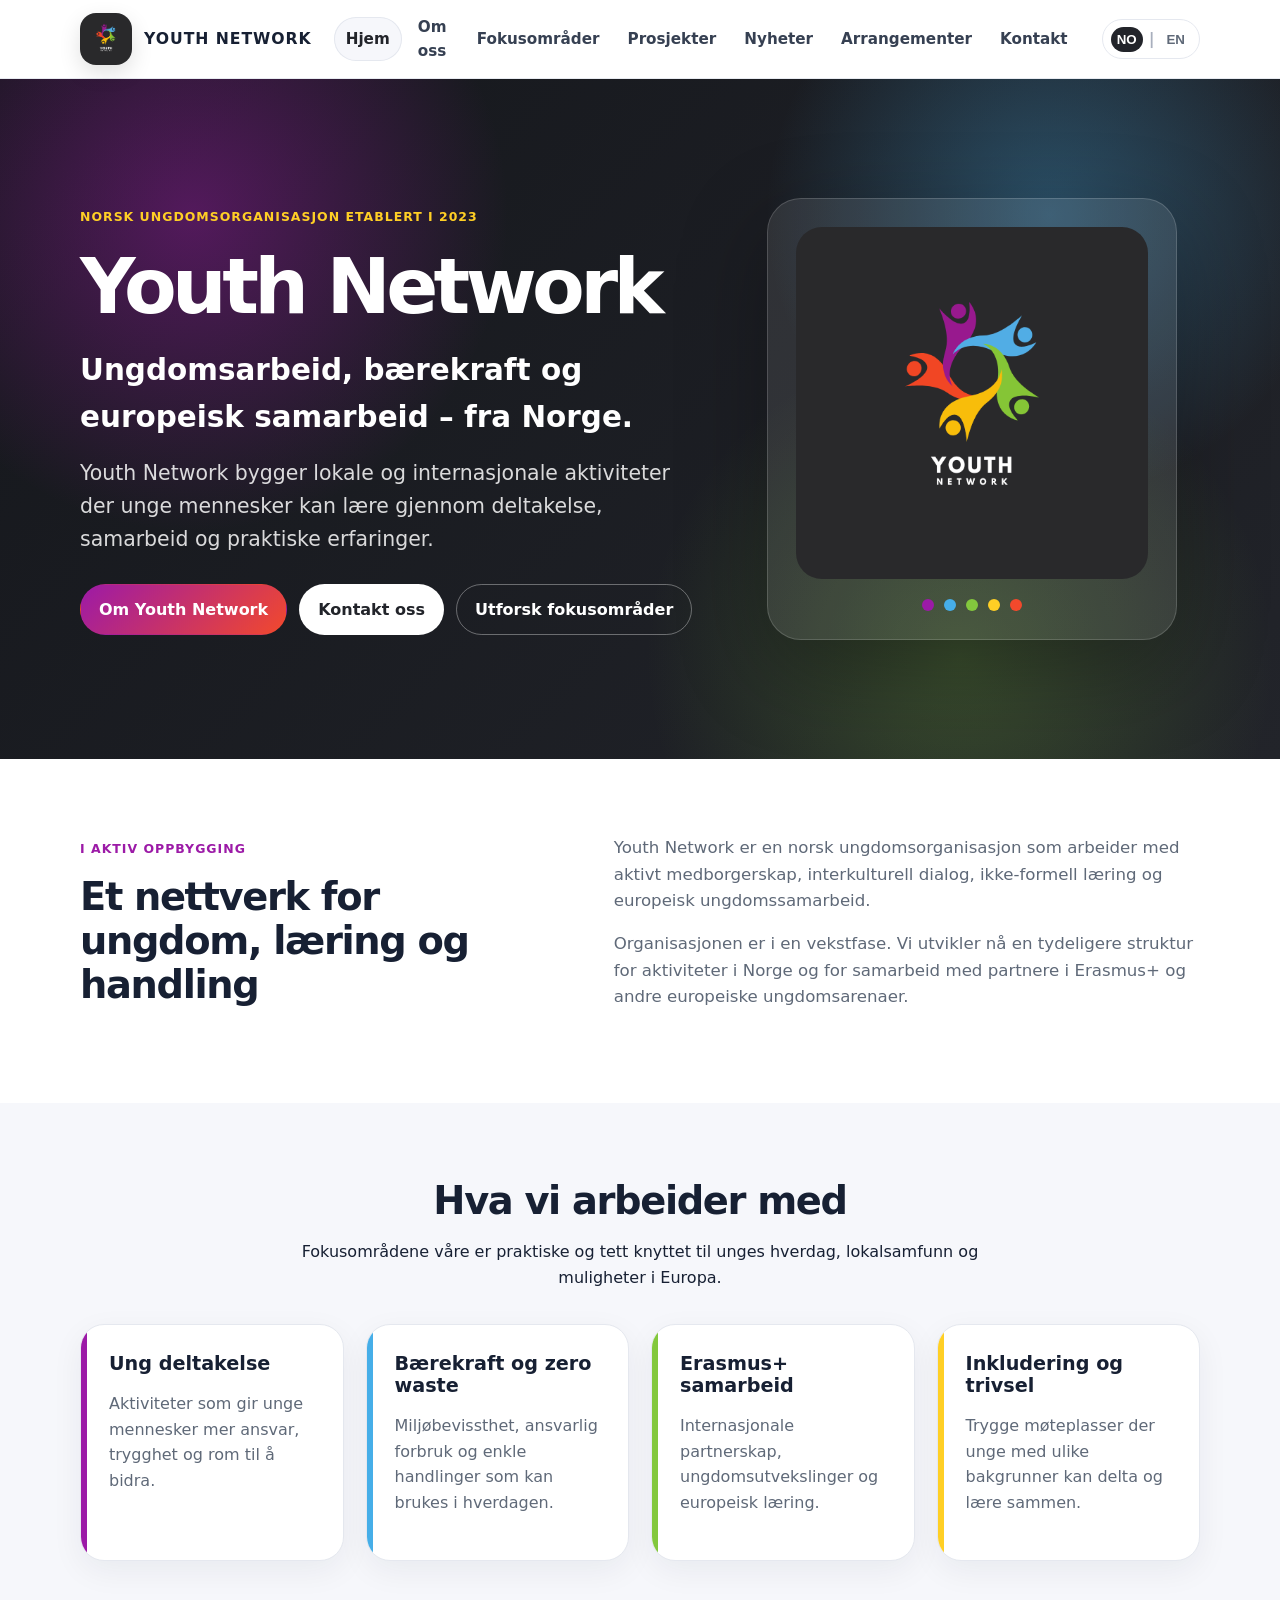
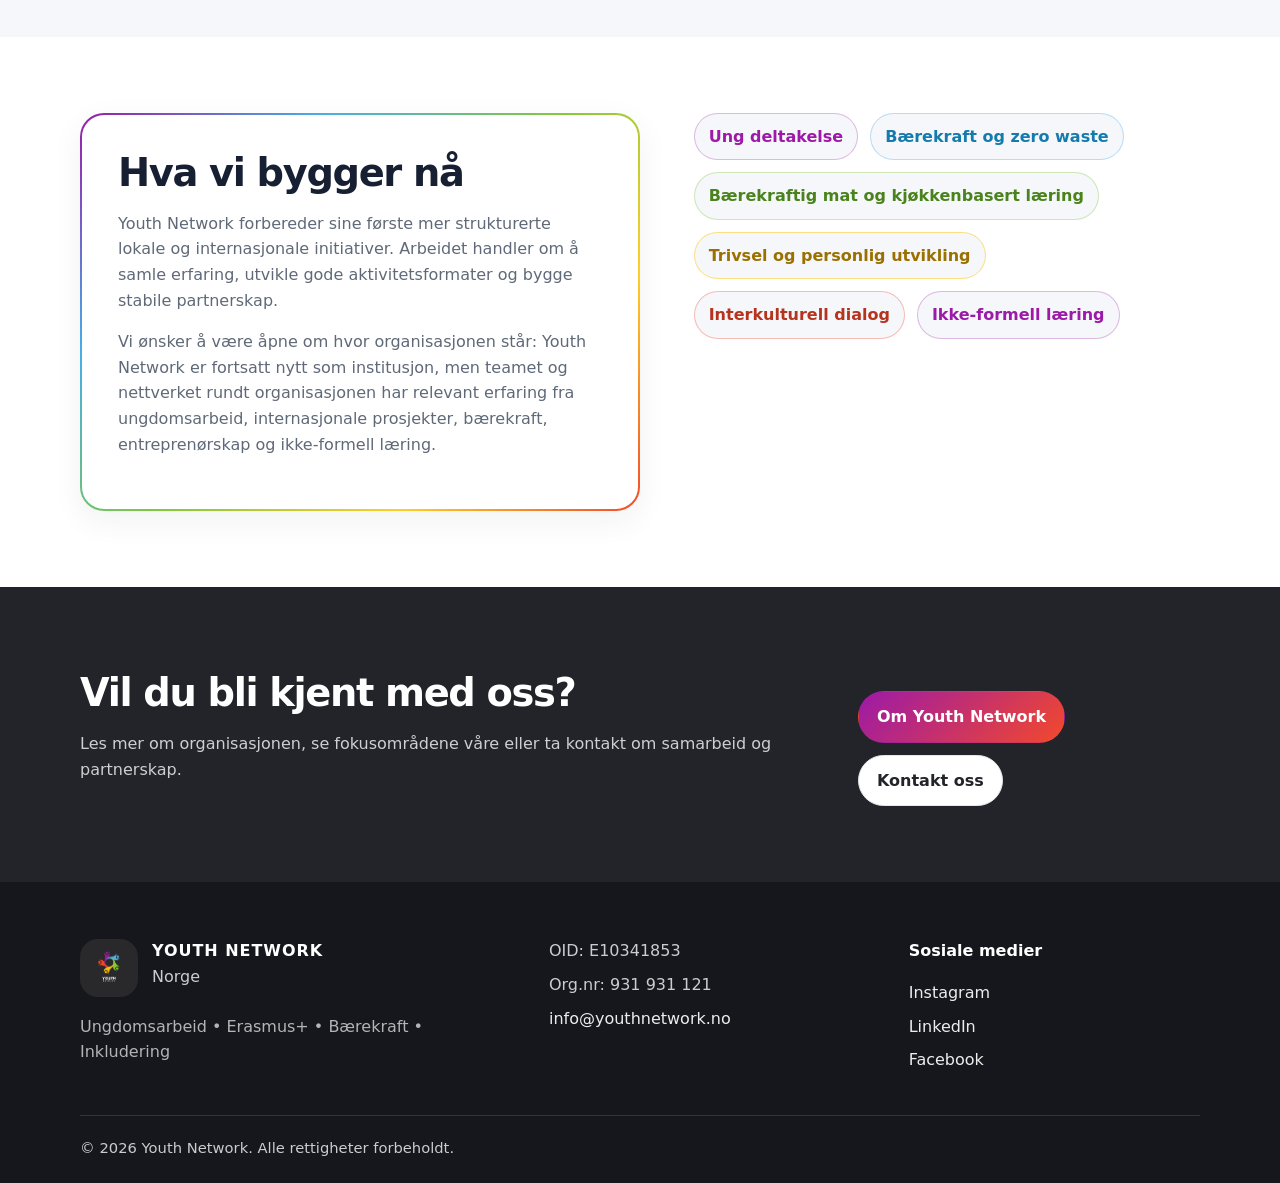
==== commit 1f27862b: "Add files via upload" ====
--- a/index.html
+++ b/index.html
@@ -1,193 +1,161 @@
 <!DOCTYPE html>
 <html lang="no">
 <head>
-  <meta charset="UTF-8" />
-  <meta name="viewport" content="width=device-width, initial-scale=1.0" />
-  <meta name="description" content="Youth Network — Frivillig organisasjon i Drammen som styrker ungdommen gjennom Erasmus+ prosjekter, interkulturell dialog og samfunnsengasjement." />
-  <meta name="keywords" content="Youth Network, Drammen, ungdom, frivillig, bærekraft, inkludering, interkulturell" />
-  <meta name="author" content="Youth Network" />
-  <meta property="og:title" content="Youth Network — Styrker ungdommen for en bærekraftig fremtid" />
-  <meta property="og:description" content="Frivillig ungdomsorganisasjon i Drammen, Norge. OID: E10341853" />
-  <meta property="og:type" content="website" />
-  <title>Youth Network — Styrker ungdommen for en bærekraftig fremtid</title>
-
-  <link rel="icon" href="data:image/svg+xml,<svg xmlns='http://www.w3.org/2000/svg' viewBox='0 0 100 100'><circle cx='50' cy='50' r='48' fill='%238E24AA'/><text y='67' x='50' text-anchor='middle' font-size='52' fill='white' font-family='sans-serif' font-weight='900'>Y</text></svg>" />
-  <link rel="stylesheet" href="css/style.css" />
+  <meta charset="UTF-8">
+  <meta name="viewport" content="width=device-width, initial-scale=1.0">
+  <meta name="description" content="Youth Network er en norsk ungdomsorganisasjon for ungdomsarbeid, Erasmus+, bærekraft og inkludering.">
+  <title>Youth Network | Norsk ungdomsorganisasjon</title>
+  <link rel="icon" href="assets/img/logo.png">
+  <link rel="stylesheet" href="assets/css/style.css">
 </head>
-
-<body>
-  <!-- Progress Bar -->
-  <div id="progress-bar"></div>
-
-  <!-- Navbar -->
-  <nav id="navbar">
-    <div class="navbar-container">
-      <div class="nav-logo-mark"><a href="index.html">YN</a></div>
-      <ul class="nav-links">
-        <li><a href="index.html" data-nav-label>Hjem</a></li>
-        <li><a href="om-oss.html" data-nav-label>Om oss</a></li>
-        <li><a href="prosjekter.html" data-nav-label>Prosjekter</a></li>
-        <li><a href="muligheter.html" data-nav-label>Muligheter</a></li>
-        <li><a href="kontakt.html" data-nav-label>Kontakt</a></li>
-      </ul>
-      <button class="lang-toggle">🇬🇧 EN</button>
-      <button id="hamburger" aria-label="Toggle menu">
-        <span></span>
-        <span></span>
-        <span></span>
-      </button>
+<body data-title-key="meta.homeTitle">
+  
+<header class="site-header">
+  <a class="skip-link" href="#main" data-i18n="skip.content">Hopp til innhold</a>
+  <div class="container header-inner">
+    <a class="brand" href="index.html" aria-label="Youth Network home">
+      <img src="assets/img/logo.png" alt="Youth Network logo" class="brand-logo">
+      <span class="brand-text" data-i18n="site.name">Youth Network</span>
+    </a>
+    <button class="nav-toggle" type="button" aria-expanded="false" aria-controls="site-nav">
+      <span class="nav-toggle-bars" aria-hidden="true"></span>
+      <span data-i18n="nav.menu">Meny</span>
+    </button>
+    <nav id="site-nav" class="site-nav" aria-label="Main navigation">
+      <a class="nav-link active" href="index.html" data-i18n="nav.home" aria-current="page">Hjem</a><a class="nav-link" href="about.html" data-i18n="nav.about">Om oss</a><a class="nav-link" href="focus-areas.html" data-i18n="nav.focus">Fokusområder</a><a class="nav-link" href="projects.html" data-i18n="nav.projects">Prosjekter</a><a class="nav-link" href="news.html" data-i18n="nav.news">Nyheter</a><a class="nav-link" href="events.html" data-i18n="nav.events">Arrangementer</a><a class="nav-link" href="contact.html" data-i18n="nav.contact">Kontakt</a>
+    </nav>
+    <div class="language-switch" aria-label="Language switch">
+      <button type="button" data-lang-button="no" class="lang-btn active" aria-pressed="true" data-i18n="lang.no">NO</button>
+      <span class="lang-divider">|</span>
+      <button type="button" data-lang-button="en" class="lang-btn" aria-pressed="false" data-i18n="lang.en">EN</button>
     </div>
-    <ul id="mobile-menu">
-      <li><a href="index.html" data-nav-label>Hjem</a></li>
-      <li><a href="om-oss.html" data-nav-label>Om oss</a></li>
-      <li><a href="prosjekter.html" data-nav-label>Prosjekter</a></li>
-      <li><a href="muligheter.html" data-nav-label>Muligheter</a></li>
-      <li><a href="kontakt.html" data-nav-label>Kontakt</a></li>
-      <li style="padding: 1rem 2rem;"><button class="lang-toggle" style="width: 100%;">🇬🇧 EN</button></li>
-    </ul>
-  </nav>
-
-  <!-- Hero Section - Diagonal Split -->
-  <section id="hero">
-    <div class="hero-left">
-      <p class="hero-eyebrow">Drammen, Norge · Est. 2023</p>
-      <h1 class="hero-title">
-        <span>Styrker ungdommen</span>
-        <span>for en bærekraftig</span>
-        <span>fremtid</span>
-      </h1>
-      <p class="hero-subtitle">
-        Youth Network er et flerkulturelt fellesskap som jobber for inkludering, europeisk dialog og en bedre fremtid for unge mennesker.
-      </p>
-      <div class="hero-ctas">
-        <button class="btn btn-primary" onclick="window.location.href='prosjekter.html'">Utforsk våre prosjekter</button>
-        <button class="btn btn-secondary" onclick="window.location.href='muligheter.html'">Bli med oss</button>
+  </div>
+</header>
+  <main id="main">
+    
+<section class="hero home-hero">
+  <div class="container hero-grid">
+    <div class="hero-content">
+      <p class="kicker" data-i18n="home.hero.kicker">Norsk ungdomsorganisasjon etablert i 2023</p>
+      <h1 data-i18n="home.hero.title">Youth Network</h1>
+      <p class="hero-slogan" data-i18n="home.hero.slogan">Ungdomsarbeid, bærekraft og europeisk samarbeid – fra Norge.</p>
+      <p class="lead" data-i18n="home.hero.text">Youth Network bygger lokale og internasjonale aktiviteter der unge mennesker kan lære gjennom deltakelse, samarbeid og praktiske erfaringer.</p>
+      <div class="hero-actions">
+        <a class="btn btn-primary" href="about.html" data-i18n="cta.about">Om Youth Network</a>
+        <a class="btn btn-secondary" href="contact.html" data-i18n="cta.contact">Kontakt oss</a>
+        <a class="btn btn-light" href="focus-areas.html" data-i18n="cta.focus">Utforsk fokusområder</a>
       </div>
     </div>
-    <div class="hero-right">
-      <div class="geo-shape geo-1"></div>
-      <div class="geo-shape geo-2"></div>
-      <div class="geo-shape geo-3"></div>
+    <div class="hero-logo-card" aria-label="Youth Network logo">
+      <img src="assets/img/logo.png" alt="Youth Network logo">
+      <div class="color-dots" aria-hidden="true">
+        <span></span><span></span><span></span><span></span><span></span>
+      </div>
     </div>
-  </section>
+  </div>
+</section>
+<section class="section">
+  <div class="container split">
+    <div>
+      <p class="kicker" data-i18n="common.growthBadge">I aktiv oppbygging</p>
+      <h2 data-i18n="home.intro.title">Et nettverk for ungdom, læring og handling</h2>
+    </div>
+    <div class="prose">
+      <p data-i18n="home.intro.text1">Youth Network er en norsk ungdomsorganisasjon som arbeider med aktivt medborgerskap, interkulturell dialog, ikke-formell læring og europeisk ungdomssamarbeid.</p>
+      <p data-i18n="home.intro.text2">Organisasjonen er i en vekstfase. Vi utvikler nå en tydeligere struktur for aktiviteter i Norge og for samarbeid med partnere i Erasmus+ og andre europeiske ungdomsarenaer.</p>
+    </div>
+  </div>
+</section>
+<section class="section section-soft">
+  <div class="container">
+    <div class="section-heading">
+      <h2 data-i18n="home.focus.title">Hva vi arbeider med</h2>
+      <p data-i18n="home.focus.text">Fokusområdene våre er praktiske og tett knyttet til unges hverdag, lokalsamfunn og muligheter i Europa.</p>
+    </div>
+    <div class="card-grid four">
+      
+<article class="card ">
+  <h3 data-i18n="home.focus.card1.title">Ung deltakelse</h3>
+  <p data-i18n="home.focus.card1.text">Aktiviteter som gir unge mennesker mer ansvar, trygghet og rom til å bidra.</p>
+</article>
+      
+<article class="card ">
+  <h3 data-i18n="home.focus.card2.title">Bærekraft og zero waste</h3>
+  <p data-i18n="home.focus.card2.text">Miljøbevissthet, ansvarlig forbruk og enkle handlinger som kan brukes i hverdagen.</p>
+</article>
+      
+<article class="card ">
+  <h3 data-i18n="home.focus.card3.title">Erasmus+ samarbeid</h3>
+  <p data-i18n="home.focus.card3.text">Internasjonale partnerskap, ungdomsutvekslinger og europeisk læring.</p>
+</article>
+      
+<article class="card ">
+  <h3 data-i18n="home.focus.card4.title">Inkludering og trivsel</h3>
+  <p data-i18n="home.focus.card4.text">Trygge møteplasser der unge med ulike bakgrunner kan delta og lære sammen.</p>
+</article>
+    </div>
+  </div>
+</section>
+<section class="section">
+  <div class="container split reverse">
+    <div class="accent-panel">
+      <h2 data-i18n="home.building.title">Hva vi bygger nå</h2>
+      <p data-i18n="home.building.text1">Youth Network forbereder sine første mer strukturerte lokale og internasjonale initiativer. Arbeidet handler om å samle erfaring, utvikle gode aktivitetsformater og bygge stabile partnerskap.</p>
+      <p data-i18n="home.building.text2">Vi ønsker å være åpne om hvor organisasjonen står: Youth Network er fortsatt nytt som institusjon, men teamet og nettverket rundt organisasjonen har relevant erfaring fra ungdomsarbeid, internasjonale prosjekter, bærekraft, entreprenørskap og ikke-formell læring.</p>
+    </div>
+    <div class="mini-list">
+      <span class="chip" data-i18n="focus.card1.title">Ung deltakelse</span>
+      <span class="chip" data-i18n="focus.card3.title">Bærekraft og zero waste</span>
+      <span class="chip" data-i18n="focus.card4.title">Bærekraftig mat og kjøkkenbasert læring</span>
+      <span class="chip" data-i18n="focus.card6.title">Trivsel og personlig utvikling</span>
+      <span class="chip" data-i18n="focus.card8.title">Interkulturell dialog</span>
+      <span class="chip" data-i18n="focus.card9.title">Ikke-formell læring</span>
+    </div>
+  </div>
+</section>
+<section class="section cta-band">
+  <div class="container cta-inner">
+    <div>
+      <h2 data-i18n="home.actions.title">Vil du bli kjent med oss?</h2>
+      <p data-i18n="home.actions.text">Les mer om organisasjonen, se fokusområdene våre eller ta kontakt om samarbeid og partnerskap.</p>
+    </div>
+    <div class="cta-actions">
+      <a class="btn btn-primary" href="about.html" data-i18n="cta.about">Om Youth Network</a>
+      <a class="btn btn-secondary" href="contact.html" data-i18n="cta.contact">Kontakt oss</a>
+    </div>
+  </div>
+</section>
 
-  <!-- Core Areas Section -->
-  <section class="page-section">
-    <div class="section-header">
-      <h2 class="section-title">Våre kjerneområder</h2>
-      <p class="section-desc">Vi jobber innen fire hovedfelt for å styrke ungdommen</p>
-    </div>
-    <div class="content-grid">
-      <div class="content-block fade-up">
-        <div style="margin-bottom: 2rem;">
-          <div style="display: grid; grid-template-columns: 1fr 1fr; gap: 2rem;">
-            <div style="text-align: center;">
-              <div style="font-size: 2.5rem; margin-bottom: 0.5rem;">🌍</div>
-              <h3>Interkulturell dialog</h3>
-              <p>Fremme toleranse og solidaritet for å bekjempe xenofobi og rasisme.</p>
-            </div>
-            <div style="text-align: center;">
-              <div style="font-size: 2.5rem; margin-bottom: 0.5rem;">🌱</div>
-              <h3>Bærekraft & miljø</h3>
-              <p>Øke bevisstheten om klimakrisen og forurensning, samt fremme grønn mobilitet.</p>
-            </div>
-            <div style="text-align: center;">
-              <div style="font-size: 2.5rem; margin-bottom: 0.5rem;">🤝</div>
-              <h3>Aktivt medborgerskap</h3>
-              <p>Styrke ungdoms samfunnsengasjement, demokrati og ytringsfrihet.</p>
-            </div>
-            <div style="text-align: center;">
-              <div style="font-size: 2.5rem; margin-bottom: 0.5rem;">⚽</div>
-              <h3>Inkludering via idrett</h3>
-              <p>Fremme en aktiv og sunn livsstil, mental helse og velvære.</p>
-            </div>
-          </div>
+  </main>
+  
+<footer class="site-footer">
+  <div class="container footer-grid">
+    <div>
+      <div class="footer-brand">
+        <img src="assets/img/logo.png" alt="Youth Network logo" class="footer-logo">
+        <div>
+          <strong data-i18n="site.name">Youth Network</strong>
+          <p data-i18n="footer.location">Norge</p>
         </div>
       </div>
-      <div class="visual-block fade-up"></div>
+      <p class="footer-tagline" data-i18n="site.tagline">Ungdomsarbeid • Erasmus+ • Bærekraft • Inkludering</p>
     </div>
-  </section>
-
-  <!-- Quick Stats -->
-  <section style="background: white; padding: 5rem 2rem;">
-    <div class="section-header">
-      <h2 class="section-title">Hvem er vi</h2>
-      <p class="section-desc">Et flerkulturelt team dedikert til ungdommens framtid</p>
+    <div class="footer-details">
+      <p data-i18n="footer.oid">OID: E10341853</p>
+      <p data-i18n="footer.orgno">Org.nr: 931 931 121</p>
+      <p><a href="mailto:info@youthnetwork.no" data-i18n="footer.email">info@youthnetwork.no</a></p>
     </div>
-    <div style="max-width: 1200px; margin: 0 auto;">
-      <p style="font-size: 1rem; line-height: 1.8; color: #555; margin-bottom: 2rem;">
-        Youth Network er en frivillig organisasjon etablert i 2023 i Drammen. Vi er et flerkulturelt team bestående av både ungdommer med innvandrerbakgrunn og ungdommer av norsk opprinnelse. Vårt formål er å styrke ungdoms aktive medborgerskap, internasjonale forståelse og deltakelse i samfunnet.
-      </p>
-      <div style="display: grid; grid-template-columns: repeat(auto-fit, minmax(200px, 1fr)); gap: 2rem;">
-        <div class="stat-block fade-up">
-          <div class="stat-number">2023</div>
-          <div class="stat-label">Grunnlagt</div>
-        </div>
-        <div class="stat-block fade-up">
-          <div class="stat-number">E1034</div>
-          <div class="stat-label">OID Organisasjonsnummer</div>
-        </div>
-        <div class="stat-block fade-up">
-          <div class="stat-number">∞</div>
-          <div class="stat-label">Europeisk nettverk</div>
-        </div>
-      </div>
-    </div>
-  </section>
-
-  <!-- Footer -->
-  <footer>
-    <div class="footer-content">
-      <div class="footer-section">
-        <h5>Youth Network</h5>
-        <p>
-          En frivillig organisasjon dedikert til å styrke ungdommen gjennom samfunnsengasjement, interkulturell dialog og europeisk samarbeid.
-        </p>
-      </div>
-      <div class="footer-section">
-        <h5>Kontakt</h5>
-        <p>E-post: Youthnetwork.no@gmail.com</p>
-        <p>Sted: Drammen, Norge</p>
-        <p>OID: E10341853</p>
-      </div>
-      <div class="footer-section">
-        <h5>Lenker</h5>
-        <a href="index.html">Hjem</a><br />
-        <a href="om-oss.html">Om oss</a><br />
-        <a href="prosjekter.html">Prosjekter</a><br />
-        <a href="muligheter.html">Muligheter</a>
-      </div>
-    </div>
-    <div class="footer-bottom">
-      <p>&copy; <span class="year">2025</span> Youth Network. Alle rettigheter reservert.</p>
-    </div>
-  </footer>
-
-  <!-- Modal (Application Form) -->
-  <div id="apply-modal">
-    <div class="modal-content">
-      <div class="modal-header">
-        <h3 id="modal-project-title">Søknad</h3>
-        <button id="modal-close">&times;</button>
-      </div>
-      <form id="apply-form">
-        <div class="form-group">
-          <label for="apply-name">Ditt navn</label>
-          <input type="text" id="apply-name" name="name" required />
-        </div>
-        <div class="form-group">
-          <label for="apply-email">E-post</label>
-          <input type="email" id="apply-email" name="email" required />
-        </div>
-        <div class="form-group">
-          <label for="apply-msg">Hvorfor ønsker du å delta?</label>
-          <textarea id="apply-msg" name="message" required></textarea>
-        </div>
-        <button type="submit" class="btn btn-primary">Send søknad</button>
-      </form>
+    <div class="footer-social">
+      <p class="footer-heading" data-i18n="footer.social">Sosiale medier</p>
+      <a href="#" aria-label="Instagram placeholder" data-i18n="footer.instagram">Instagram</a>
+      <a href="#" aria-label="LinkedIn placeholder" data-i18n="footer.linkedin">LinkedIn</a>
+      <a href="#" aria-label="Facebook placeholder" data-i18n="footer.facebook">Facebook</a>
     </div>
   </div>
-
-  <script src="js/main.js"></script>
+  <div class="container footer-bottom">
+    <p>© <span id="current-year">2026</span> <span data-i18n="site.name">Youth Network</span>. <span data-i18n="footer.rights">Alle rettigheter forbeholdt.</span></p>
+  </div>
+</footer>
+  <script src="assets/js/language.js"></script>
 </body>
 </html>
--- a/assets/css/style.css
+++ b/assets/css/style.css
@@ -0,0 +1,347 @@
+:root {
+  --charcoal: #22242a;
+  --charcoal-2: #15171c;
+  --ink: #172033;
+  --muted: #5f6978;
+  --line: #e5e8ef;
+  --surface: #ffffff;
+  --soft: #f6f7fb;
+  --purple: #9c1aa7;
+  --blue: #46aee8;
+  --green: #83c83d;
+  --yellow: #ffcf25;
+  --orange: #f2492c;
+  --radius: 24px;
+  --shadow: 0 18px 45px rgba(21, 23, 28, 0.12);
+}
+
+* { box-sizing: border-box; }
+html { scroll-behavior: smooth; }
+body {
+  margin: 0;
+  font-family: system-ui, -apple-system, BlinkMacSystemFont, "Segoe UI", sans-serif;
+  color: var(--ink);
+  background: var(--surface);
+  line-height: 1.6;
+}
+img { max-width: 100%; display: block; }
+a { color: inherit; text-decoration: none; }
+p { margin: 0 0 1rem; }
+h1, h2, h3 { line-height: 1.15; margin: 0 0 1rem; color: var(--ink); }
+h1 { font-size: clamp(2.3rem, 6vw, 5rem); letter-spacing: -0.06em; }
+h2 { font-size: clamp(1.7rem, 3vw, 2.6rem); letter-spacing: -0.035em; }
+h3 { font-size: 1.2rem; }
+.container { width: min(1120px, calc(100% - 40px)); margin: 0 auto; }
+.skip-link {
+  position: absolute;
+  left: 16px;
+  top: -48px;
+  background: var(--charcoal);
+  color: #fff;
+  padding: 10px 14px;
+  border-radius: 10px;
+  z-index: 1000;
+}
+.skip-link:focus { top: 12px; }
+
+.site-header {
+  position: sticky;
+  top: 0;
+  z-index: 100;
+  background: rgba(255,255,255,0.94);
+  backdrop-filter: blur(16px);
+  border-bottom: 1px solid rgba(229,232,239,0.9);
+}
+.header-inner {
+  min-height: 78px;
+  display: flex;
+  align-items: center;
+  gap: 22px;
+}
+.brand { display: inline-flex; align-items: center; gap: 12px; flex: 0 0 auto; }
+.brand-logo { width: 52px; height: 52px; border-radius: 16px; object-fit: cover; box-shadow: 0 8px 22px rgba(0,0,0,.12); }
+.brand-text { font-weight: 800; letter-spacing: 0.06em; text-transform: uppercase; font-size: 0.98rem; }
+.site-nav { margin-left: auto; display: flex; align-items: center; gap: 4px; }
+.nav-link {
+  padding: 10px 12px;
+  border-radius: 999px;
+  color: #364052;
+  font-weight: 650;
+  font-size: 0.95rem;
+}
+.nav-link:hover, .nav-link.active { background: var(--soft); color: var(--charcoal); }
+.nav-link.active { box-shadow: inset 0 0 0 1px var(--line); }
+.language-switch {
+  display: inline-flex;
+  align-items: center;
+  gap: 6px;
+  padding: 6px 8px;
+  border: 1px solid var(--line);
+  border-radius: 999px;
+  background: #fff;
+}
+.lang-btn {
+  border: 0;
+  background: transparent;
+  cursor: pointer;
+  font-weight: 800;
+  color: var(--muted);
+  padding: 5px 6px;
+  border-radius: 999px;
+}
+.lang-btn.active { color: #fff; background: var(--charcoal); }
+.lang-divider { color: #a8afbd; font-weight: 700; }
+.nav-toggle {
+  display: none;
+  margin-left: auto;
+  border: 1px solid var(--line);
+  background: #fff;
+  border-radius: 999px;
+  padding: 9px 12px;
+  font-weight: 700;
+  gap: 8px;
+  align-items: center;
+}
+.nav-toggle-bars,
+.nav-toggle-bars::before,
+.nav-toggle-bars::after {
+  display: block;
+  width: 18px;
+  height: 2px;
+  background: var(--charcoal);
+  border-radius: 2px;
+  content: "";
+}
+.nav-toggle-bars::before { transform: translateY(-6px); }
+.nav-toggle-bars::after { transform: translateY(4px); }
+
+.hero {
+  background:
+    radial-gradient(circle at 15% 20%, rgba(156,26,167,.45), transparent 26%),
+    radial-gradient(circle at 82% 20%, rgba(70,174,232,.35), transparent 24%),
+    radial-gradient(circle at 75% 85%, rgba(131,200,61,.25), transparent 28%),
+    linear-gradient(135deg, var(--charcoal-2), var(--charcoal));
+  color: #fff;
+  overflow: hidden;
+}
+.hero h1, .hero h2 { color: #fff; }
+.hero .lead { color: rgba(255,255,255,.84); }
+.hero-grid { min-height: 680px; display: grid; grid-template-columns: 1.15fr .85fr; gap: 48px; align-items: center; padding: 84px 0; }
+.kicker {
+  display: inline-flex;
+  margin: 0 0 16px;
+  color: var(--purple);
+  font-weight: 850;
+  letter-spacing: 0.08em;
+  text-transform: uppercase;
+  font-size: 0.78rem;
+}
+.hero .kicker { color: var(--yellow); }
+.hero-slogan { font-size: clamp(1.25rem, 2.3vw, 2rem); max-width: 800px; margin-bottom: 1rem; font-weight: 650; }
+.lead { font-size: clamp(1.08rem, 1.6vw, 1.28rem); color: var(--muted); max-width: 760px; }
+.lead.small { font-size: 1.08rem; }
+.hero-actions, .cta-actions { display: flex; flex-wrap: wrap; gap: 12px; margin-top: 28px; }
+.btn {
+  display: inline-flex;
+  align-items: center;
+  justify-content: center;
+  min-height: 46px;
+  padding: 12px 18px;
+  border-radius: 999px;
+  font-weight: 800;
+  border: 1px solid transparent;
+  transition: transform .18s ease, box-shadow .18s ease, background .18s ease;
+}
+.btn:hover { transform: translateY(-2px); box-shadow: 0 12px 28px rgba(0,0,0,.14); }
+.btn-primary { background: linear-gradient(135deg, var(--purple), var(--orange)); color: #fff; }
+.btn-secondary { background: #fff; color: var(--charcoal); border-color: rgba(255,255,255,.25); }
+.btn-light { background: transparent; color: #fff; border-color: rgba(255,255,255,.35); }
+.cta-band .btn-secondary { border-color: var(--line); }
+.hero-logo-card {
+  justify-self: center;
+  width: min(410px, 100%);
+  padding: 28px;
+  border-radius: 34px;
+  background: rgba(255,255,255,.09);
+  border: 1px solid rgba(255,255,255,.16);
+  box-shadow: 0 28px 90px rgba(0,0,0,.28);
+}
+.hero-logo-card img { border-radius: 26px; width: 100%; }
+.color-dots { display: flex; justify-content: center; gap: 10px; margin-top: 20px; }
+.color-dots span { width: 12px; height: 12px; border-radius: 999px; display: block; }
+.color-dots span:nth-child(1) { background: var(--purple); }
+.color-dots span:nth-child(2) { background: var(--blue); }
+.color-dots span:nth-child(3) { background: var(--green); }
+.color-dots span:nth-child(4) { background: var(--yellow); }
+.color-dots span:nth-child(5) { background: var(--orange); }
+
+.page-hero {
+  color: #fff;
+  background:
+    radial-gradient(circle at 20% 10%, rgba(70,174,232,.28), transparent 26%),
+    radial-gradient(circle at 86% 80%, rgba(255,207,37,.18), transparent 22%),
+    linear-gradient(135deg, var(--charcoal-2), var(--charcoal));
+}
+.page-hero h1 { color: #fff; max-width: 920px; }
+.page-hero .lead { color: rgba(255,255,255,.82); }
+.page-hero-inner { padding: 92px 0 74px; }
+
+.section { padding: 76px 0; }
+.section-soft { background: var(--soft); }
+.section-heading { text-align: center; max-width: 760px; margin: 0 auto 34px; }
+.section-heading.left { text-align: left; margin-left: 0; }
+.split { display: grid; grid-template-columns: .9fr 1.1fr; gap: 54px; align-items: start; }
+.split.reverse { grid-template-columns: 1.05fr .95fr; }
+.prose p, .text-block p, .project-panel p, .contact-card p, .method-box p { color: var(--muted); font-size: 1.04rem; }
+.content-grid { display: grid; grid-template-columns: repeat(2, minmax(0, 1fr)); gap: 28px; }
+.text-block, .card, .notice-card, .project-panel, .contact-card, .method-box, .news-card, .event-card, .accent-panel, .social-box {
+  background: #fff;
+  border: 1px solid var(--line);
+  border-radius: var(--radius);
+  box-shadow: 0 10px 32px rgba(23,32,51,.06);
+}
+.text-block { padding: 32px; }
+.card { padding: 28px; position: relative; overflow: hidden; }
+.card::before, .news-card::before, .event-card::before {
+  content: "";
+  position: absolute;
+  inset: 0 auto 0 0;
+  width: 6px;
+  background: var(--purple);
+}
+.card:nth-child(5n+2)::before, .news-card:nth-child(5n+2)::before, .event-card:nth-child(5n+2)::before { background: var(--blue); }
+.card:nth-child(5n+3)::before, .news-card:nth-child(5n+3)::before, .event-card:nth-child(5n+3)::before { background: var(--green); }
+.card:nth-child(5n+4)::before { background: var(--yellow); }
+.card:nth-child(5n+5)::before { background: var(--orange); }
+.card p { color: var(--muted); }
+.card-grid { display: grid; gap: 22px; }
+.card-grid.three { grid-template-columns: repeat(3, minmax(0, 1fr)); }
+.card-grid.four { grid-template-columns: repeat(4, minmax(0, 1fr)); }
+.focus-grid .card { min-height: 220px; }
+.accent-panel {
+  padding: 36px;
+  background:
+    linear-gradient(#fff,#fff) padding-box,
+    linear-gradient(135deg, var(--purple), var(--blue), var(--green), var(--yellow), var(--orange)) border-box;
+  border: 2px solid transparent;
+}
+.accent-panel.wide { max-width: 920px; }
+.accent-panel p { color: var(--muted); }
+.notice-card { padding: 34px; }
+.notice-card.slim { max-width: 820px; }
+.notice-card .kicker { margin-bottom: 10px; }
+.mini-list { display: flex; flex-wrap: wrap; gap: 12px; align-content: start; }
+.chip {
+  display: inline-flex;
+  align-items: center;
+  min-height: 42px;
+  padding: 10px 14px;
+  border-radius: 999px;
+  background: var(--soft);
+  border: 1px solid var(--line);
+  font-weight: 750;
+}
+.chip:nth-child(5n+1) { border-color: rgba(156,26,167,.28); color: var(--purple); }
+.chip:nth-child(5n+2) { border-color: rgba(70,174,232,.36); color: #147bad; }
+.chip:nth-child(5n+3) { border-color: rgba(131,200,61,.36); color: #4a831c; }
+.chip:nth-child(5n+4) { border-color: rgba(255,207,37,.56); color: #9a7100; }
+.chip:nth-child(5n+5) { border-color: rgba(242,73,44,.34); color: #b6331e; }
+.method-box { padding: 36px; max-width: 900px; }
+.check-list { list-style: none; padding: 0; margin: 18px 0 0; display: grid; gap: 12px; }
+.check-list li { padding-left: 32px; position: relative; color: var(--muted); font-size: 1.03rem; }
+.check-list li::before {
+  content: "";
+  position: absolute;
+  left: 0;
+  top: .35rem;
+  width: 18px;
+  height: 18px;
+  border-radius: 50%;
+  background: linear-gradient(135deg, var(--green), var(--blue));
+  box-shadow: inset 0 0 0 5px #fff;
+  border: 2px solid rgba(70,174,232,.3);
+}
+.project-columns { display: grid; grid-template-columns: repeat(2, minmax(0, 1fr)); gap: 28px; }
+.project-panel { padding: 32px; }
+.news-grid { display: grid; grid-template-columns: repeat(3, minmax(0, 1fr)); gap: 24px; }
+.news-card { padding: 30px; position: relative; min-height: 260px; }
+.card-meta { color: var(--purple); font-weight: 850; text-transform: uppercase; letter-spacing: .08em; font-size: .78rem; }
+.events-list { display: grid; gap: 22px; }
+.event-card { position: relative; display: grid; grid-template-columns: 170px 1fr; gap: 24px; padding: 28px; align-items: start; }
+.event-date { display: inline-flex; align-items: center; justify-content: center; min-height: 74px; padding: 12px; border-radius: 18px; background: var(--charcoal); color: #fff; font-weight: 850; text-align: center; }
+.event-location { color: var(--purple); font-weight: 750; }
+.cta-band { background: var(--charcoal); color: #fff; }
+.cta-band h2 { color: #fff; }
+.cta-band p { color: rgba(255,255,255,.78); }
+.cta-inner { display: flex; align-items: center; justify-content: space-between; gap: 28px; }
+.cta-inner .btn-secondary { background: #fff; color: var(--charcoal); }
+.contact-grid { display: grid; grid-template-columns: 1.2fr .8fr; gap: 28px; align-items: start; }
+.contact-card, .social-box { padding: 32px; }
+.contact-card.highlight { background: var(--charcoal); color: #fff; }
+.contact-card.highlight h2 { color: #fff; }
+.contact-card.highlight p { color: rgba(255,255,255,.78); }
+.info-list { margin: 0; display: grid; gap: 14px; }
+.info-row { display: grid; grid-template-columns: 180px 1fr; gap: 18px; padding-bottom: 14px; border-bottom: 1px solid var(--line); }
+.info-row:last-child { border-bottom: 0; }
+dt { color: var(--muted); font-weight: 760; }
+dd { margin: 0; font-weight: 760; overflow-wrap: anywhere; }
+dd a { color: #146ea0; }
+.social-links-large { display: flex; flex-wrap: wrap; gap: 12px; margin-top: 18px; }
+.social-links-large a { padding: 10px 14px; border: 1px solid var(--line); border-radius: 999px; font-weight: 750; background: #fff; }
+
+.site-footer { background: var(--charcoal-2); color: rgba(255,255,255,.78); padding: 56px 0 24px; }
+.site-footer a { color: rgba(255,255,255,.92); }
+.footer-grid { display: grid; grid-template-columns: 1.2fr .9fr .8fr; gap: 32px; align-items: start; }
+.footer-brand { display: flex; align-items: center; gap: 14px; }
+.footer-logo { width: 58px; height: 58px; object-fit: cover; border-radius: 18px; }
+.footer-brand strong { color: #fff; letter-spacing: .06em; text-transform: uppercase; }
+.footer-brand p, .footer-details p, .footer-social p { margin: 0 0 8px; }
+.footer-tagline { margin-top: 16px; color: rgba(255,255,255,.68); }
+.footer-heading { color: #fff; font-weight: 800; }
+.footer-social { display: flex; flex-direction: column; gap: 8px; }
+.footer-bottom { border-top: 1px solid rgba(255,255,255,.12); margin-top: 34px; padding-top: 20px; font-size: .92rem; }
+.footer-bottom p { margin: 0; }
+
+@media (max-width: 980px) {
+  .nav-toggle { display: inline-flex; }
+  .site-nav {
+    position: absolute;
+    left: 20px;
+    right: 20px;
+    top: 78px;
+    display: none;
+    flex-direction: column;
+    align-items: stretch;
+    padding: 14px;
+    border: 1px solid var(--line);
+    border-radius: 22px;
+    background: #fff;
+    box-shadow: var(--shadow);
+  }
+  .site-nav.open { display: flex; }
+  .nav-link { border-radius: 14px; padding: 12px 14px; }
+  .language-switch { margin-left: 0; }
+  .hero-grid { grid-template-columns: 1fr; min-height: auto; padding: 64px 0; }
+  .hero-logo-card { width: min(320px, 100%); justify-self: start; }
+  .split, .split.reverse, .content-grid, .project-columns, .contact-grid, .footer-grid { grid-template-columns: 1fr; }
+  .card-grid.four, .card-grid.three, .news-grid { grid-template-columns: repeat(2, minmax(0, 1fr)); }
+  .cta-inner { flex-direction: column; align-items: flex-start; }
+}
+@media (max-width: 680px) {
+  .container { width: min(100% - 28px, 1120px); }
+  .header-inner { min-height: 70px; gap: 10px; }
+  .brand-logo { width: 44px; height: 44px; border-radius: 14px; }
+  .brand-text { display: none; }
+  .site-nav { top: 70px; left: 14px; right: 14px; }
+  .language-switch { padding: 4px 6px; }
+  .hero-grid { padding: 46px 0; }
+  .page-hero-inner { padding: 64px 0 54px; }
+  .section { padding: 54px 0; }
+  .card-grid.four, .card-grid.three, .news-grid { grid-template-columns: 1fr; }
+  .event-card { grid-template-columns: 1fr; }
+  .event-date { justify-content: flex-start; min-height: auto; width: fit-content; }
+  .info-row { grid-template-columns: 1fr; gap: 2px; }
+  .hero-actions, .cta-actions { flex-direction: column; align-items: stretch; }
+  .btn { width: 100%; }
+  .text-block, .card, .notice-card, .project-panel, .contact-card, .method-box, .news-card, .event-card, .accent-panel, .social-box { padding: 24px; border-radius: 20px; }
+}
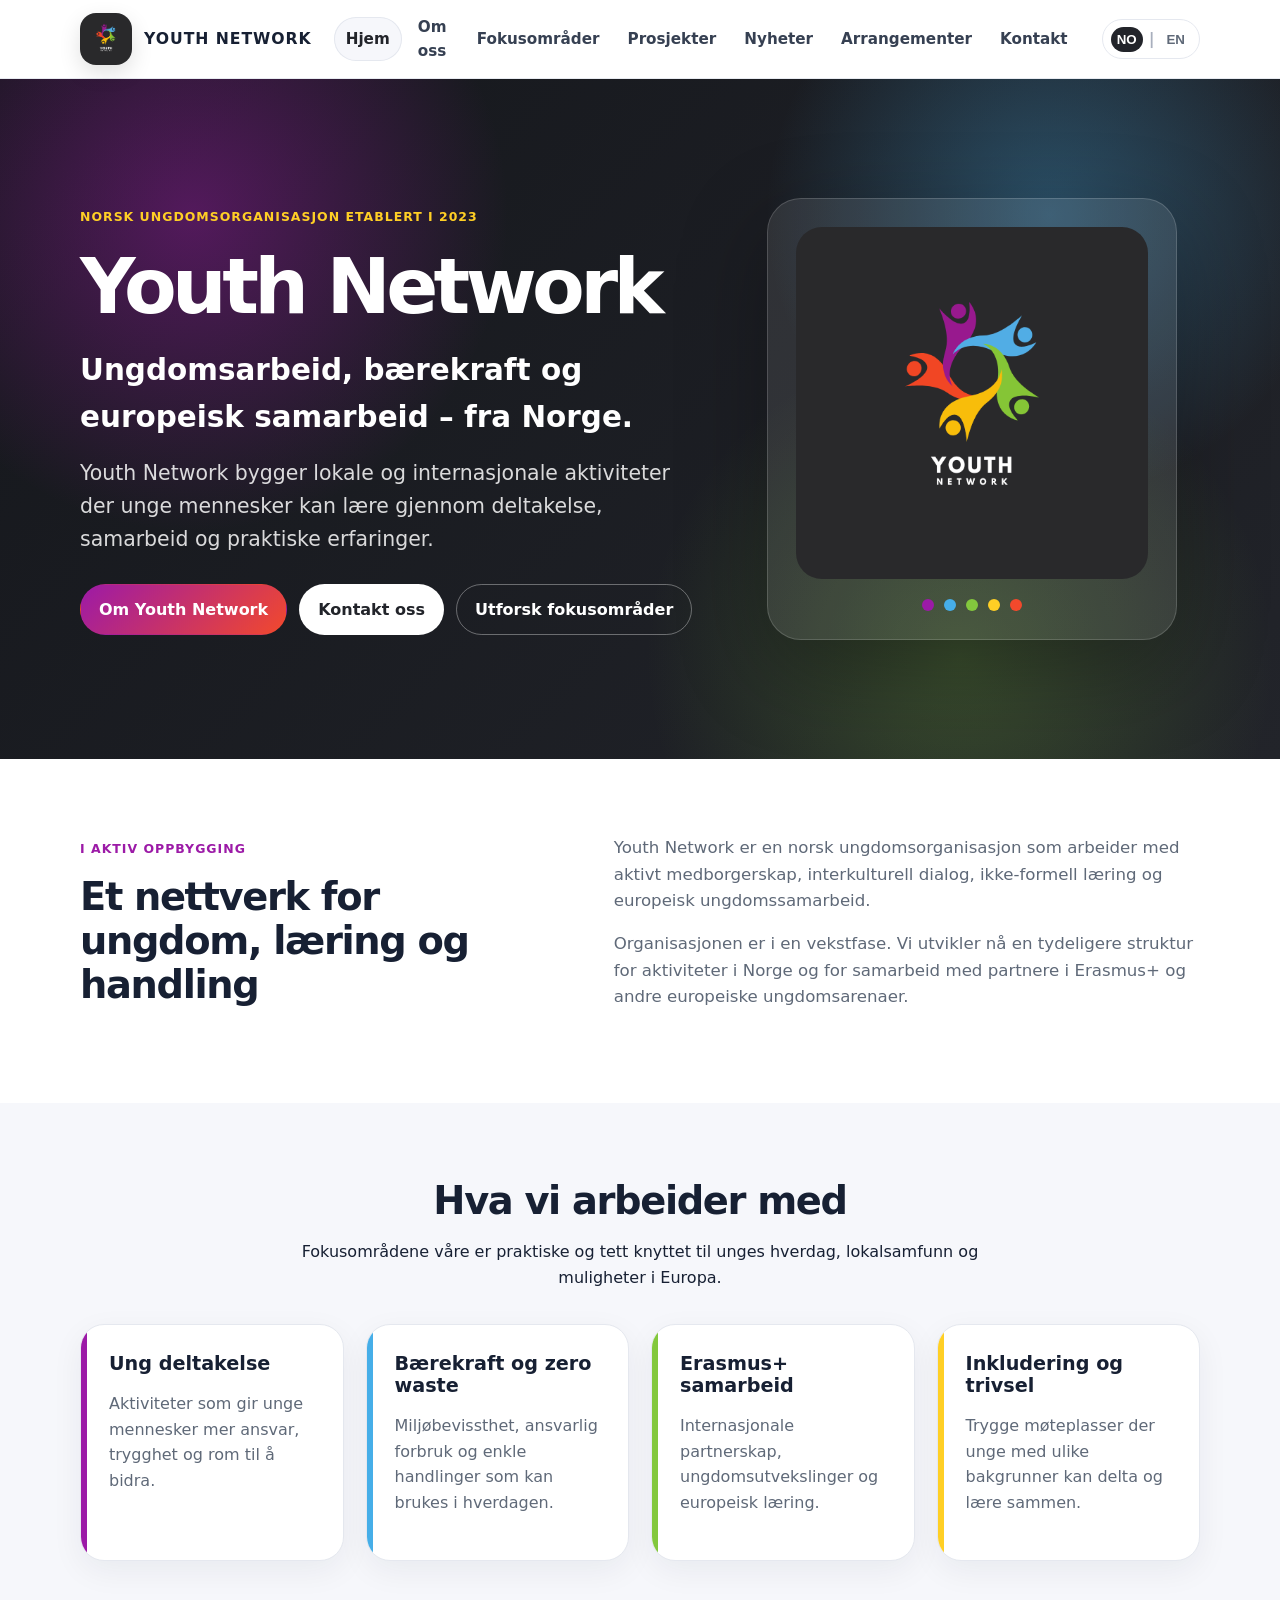
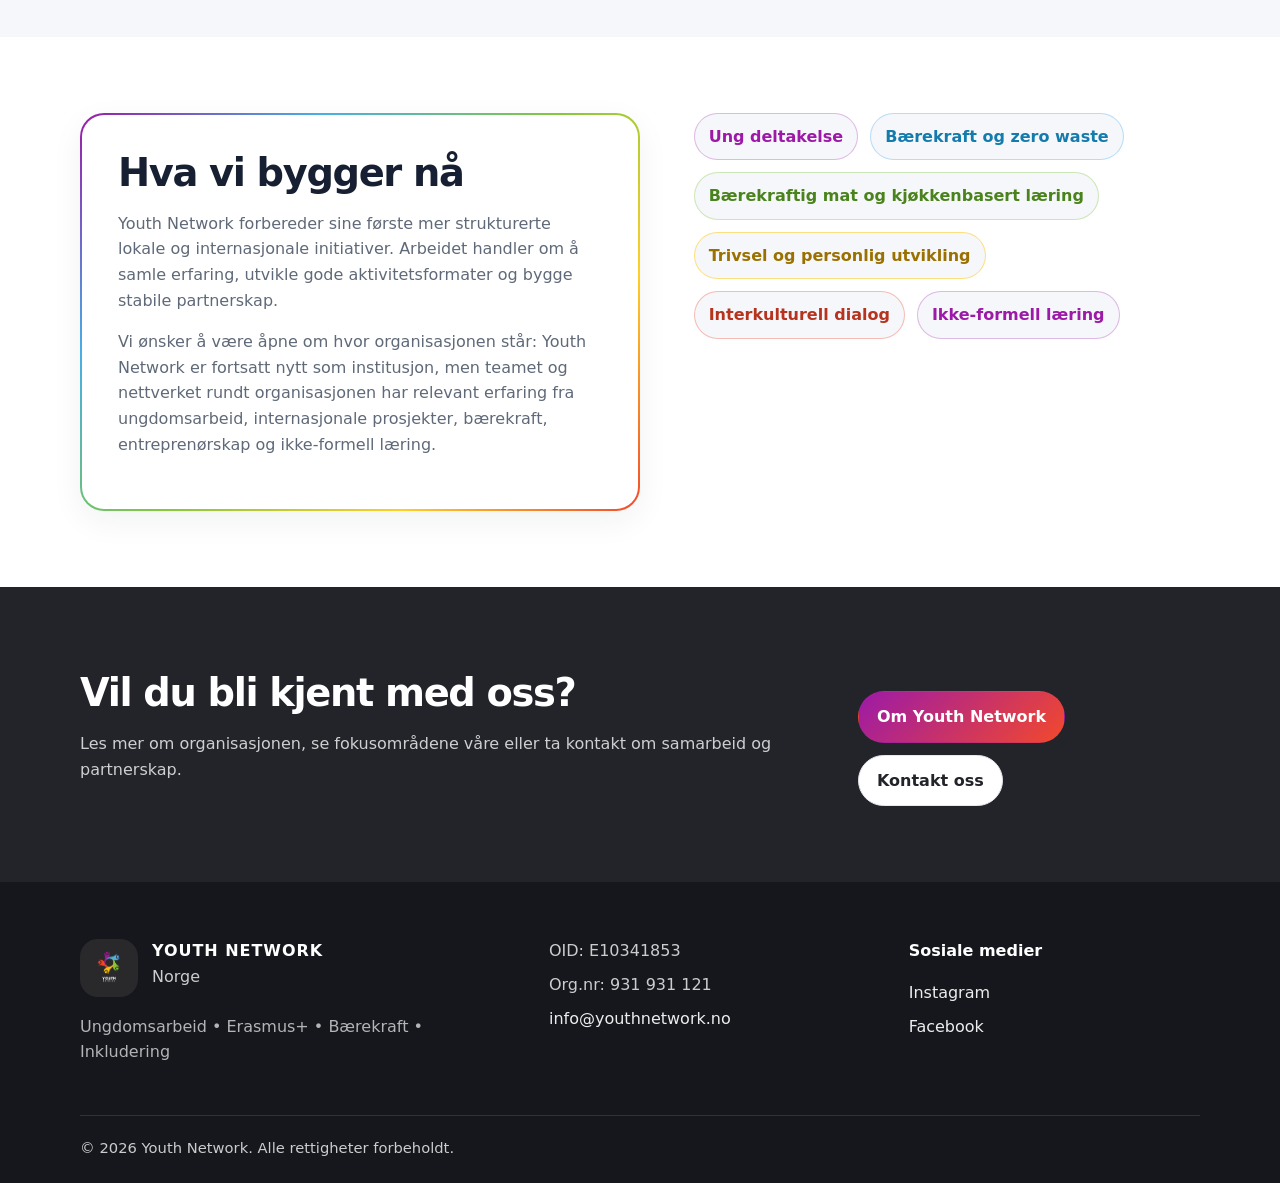
==== commit 9b0ccff6: "Update index.html" ====
--- a/index.html
+++ b/index.html
@@ -38,7 +38,7 @@
     <div class="hero-content">
       <p class="kicker" data-i18n="home.hero.kicker">Norsk ungdomsorganisasjon etablert i 2023</p>
       <h1 data-i18n="home.hero.title">Youth Network</h1>
-      <p class="hero-slogan" data-i18n="home.hero.slogan">Ungdomsarbeid, bærekraft og europeisk samarbeid – fra Norge.</p>
+      <p class="hero-slogan" data-i18n="home.hero.slogan">Ungdomsarbeid, bærekraft og europeisk samarbeid fra Norge.</p>
       <p class="lead" data-i18n="home.hero.text">Youth Network bygger lokale og internasjonale aktiviteter der unge mennesker kan lære gjennom deltakelse, samarbeid og praktiske erfaringer.</p>
       <div class="hero-actions">
         <a class="btn btn-primary" href="about.html" data-i18n="cta.about">Om Youth Network</a>
@@ -145,12 +145,27 @@
       <p data-i18n="footer.orgno">Org.nr: 931 931 121</p>
       <p><a href="mailto:info@youthnetwork.no" data-i18n="footer.email">info@youthnetwork.no</a></p>
     </div>
-    <div class="footer-social">
-      <p class="footer-heading" data-i18n="footer.social">Sosiale medier</p>
-      <a href="#" aria-label="Instagram placeholder" data-i18n="footer.instagram">Instagram</a>
-      <a href="#" aria-label="LinkedIn placeholder" data-i18n="footer.linkedin">LinkedIn</a>
-      <a href="#" aria-label="Facebook placeholder" data-i18n="footer.facebook">Facebook</a>
-    </div>
+   <div class="footer-social">
+  <p class="footer-heading" data-i18n="footer.social">Sosiale medier</p>
+
+  <a 
+    href="https://www.instagram.com/youthnetwork.no/" 
+    target="_blank" 
+    rel="noopener noreferrer" 
+    aria-label="Youth Network Instagram"
+    data-i18n="footer.instagram">
+    Instagram
+  </a>
+
+  <a 
+    href="https://www.facebook.com/p/Youth-Network-61571332735462/" 
+    target="_blank" 
+    rel="noopener noreferrer" 
+    aria-label="Youth Network Facebook"
+    data-i18n="footer.facebook">
+    Facebook
+  </a>
+</div>
   </div>
   <div class="container footer-bottom">
     <p>© <span id="current-year">2026</span> <span data-i18n="site.name">Youth Network</span>. <span data-i18n="footer.rights">Alle rettigheter forbeholdt.</span></p>
